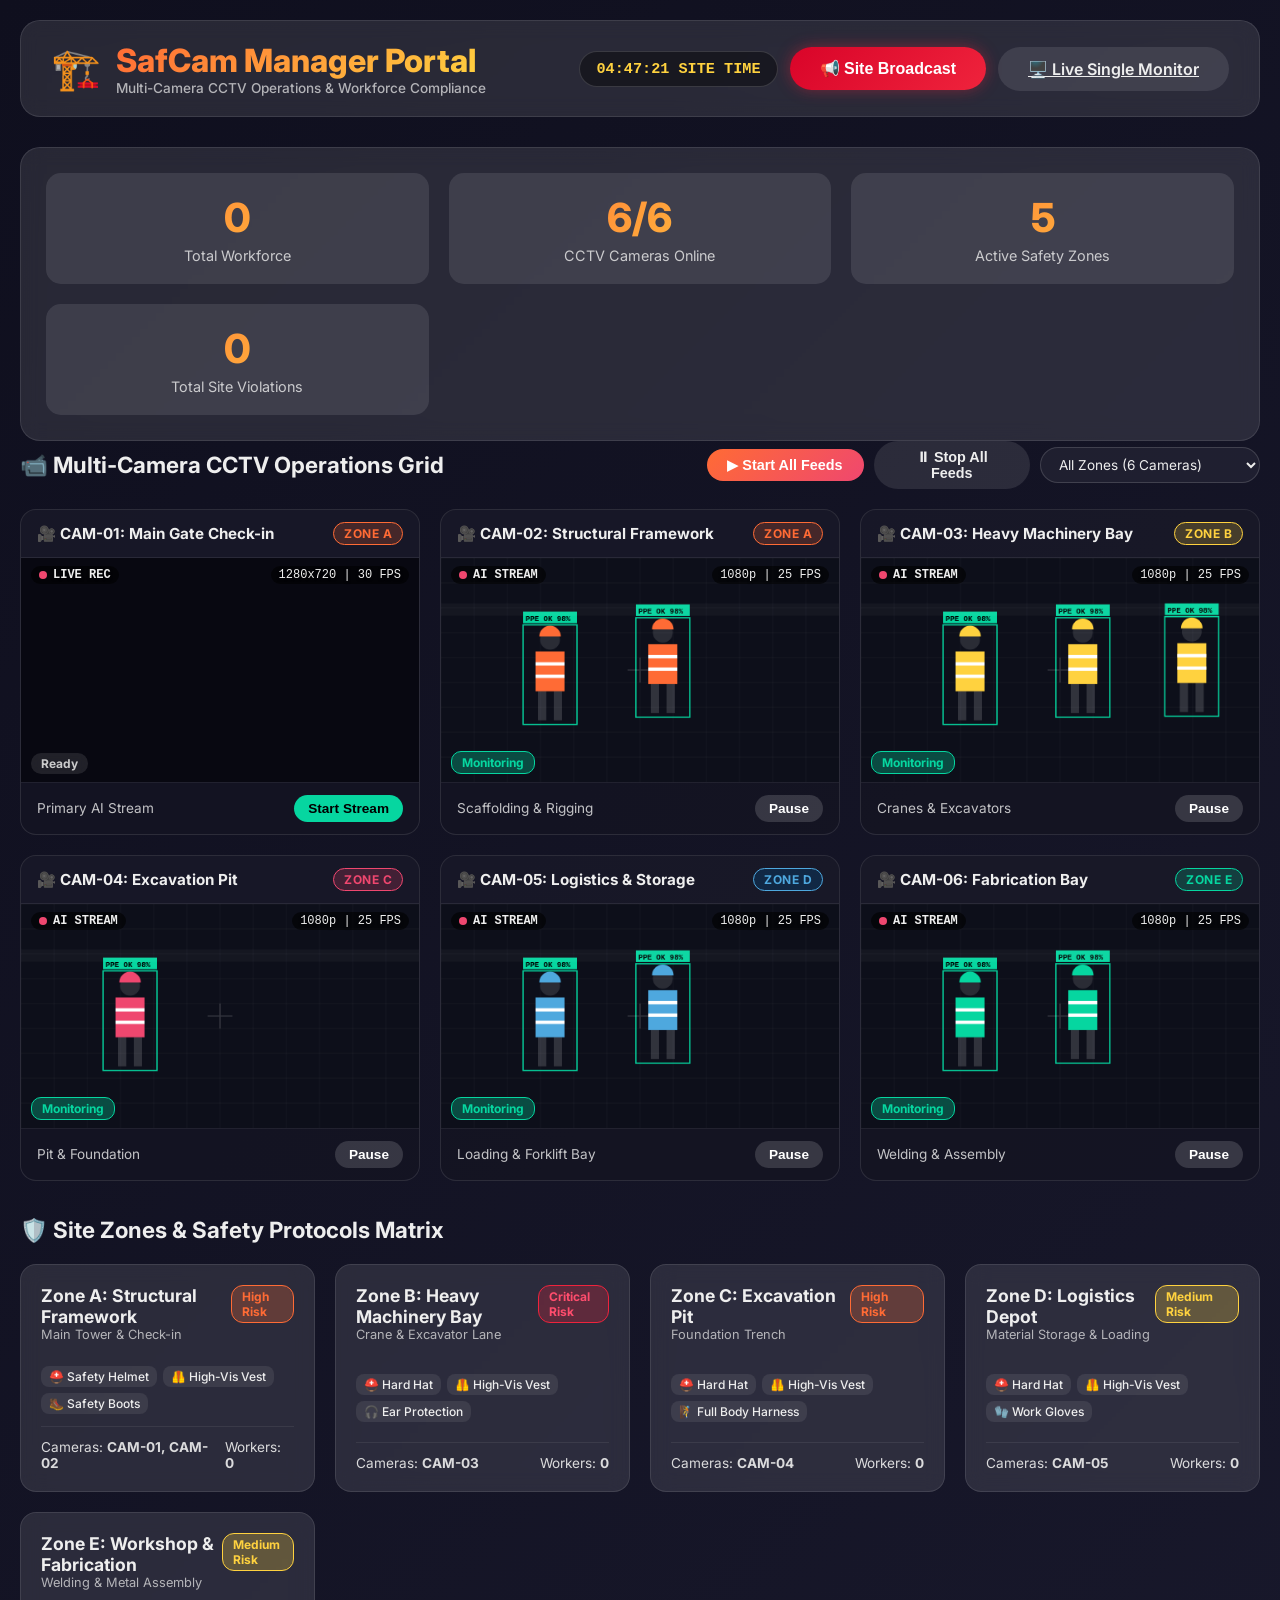
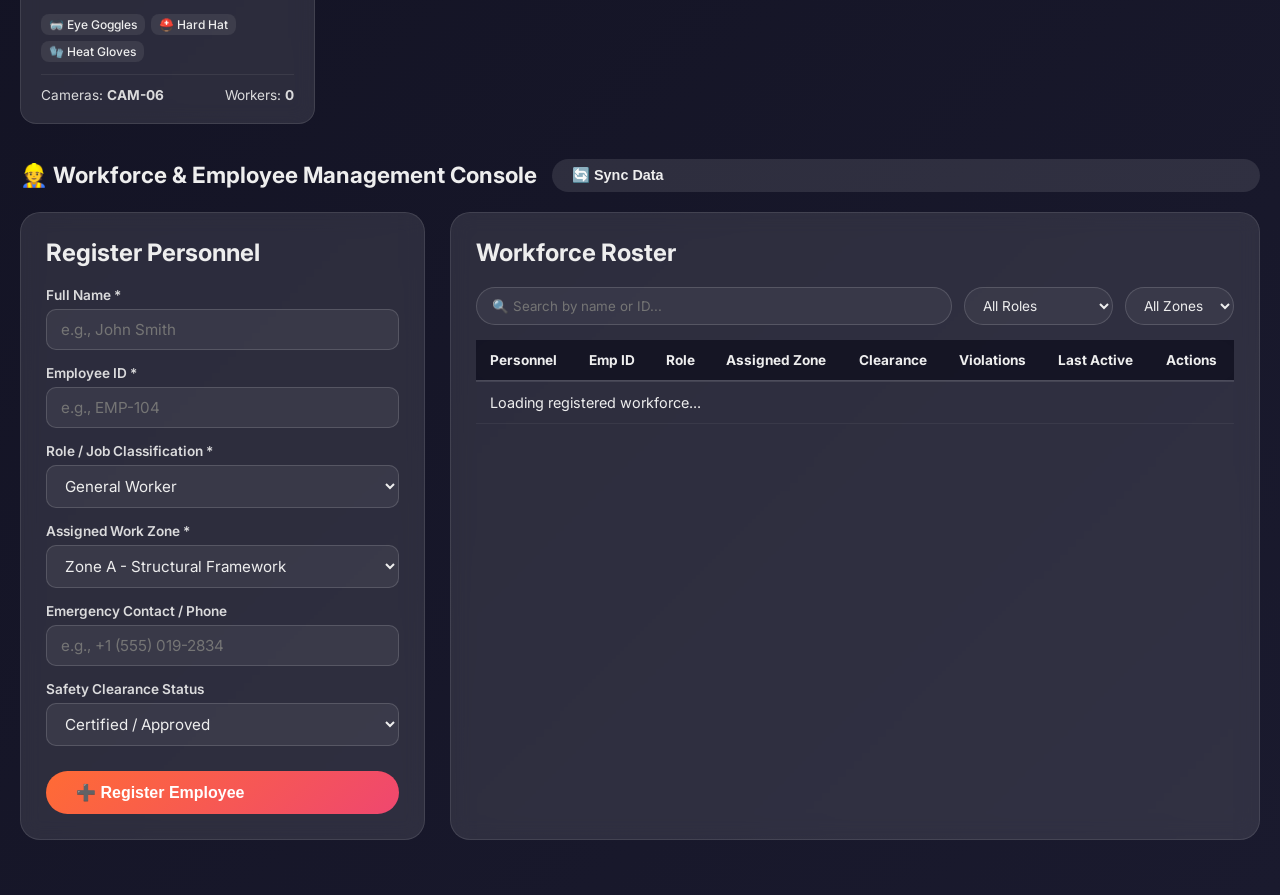
==== manager.html @ 8323ca98 "Update SafCam: Multi-camera CCTV manager portal, PyTorch YOLOv8 detector fixes, voice alert system, " ====
<!DOCTYPE html>
<html lang="en">

<head>
    <meta charset="UTF-8">
    <meta name="viewport" content="width=device-width, initial-scale=1.0">
    <title>SafCam - Construction Site Manager Portal</title>
    <link rel="stylesheet" href="styles.css">
    <link rel="preconnect" href="https://fonts.googleapis.com">
    <link rel="preconnect" href="https://fonts.gstatic.com" crossorigin>
    <link href="https://fonts.googleapis.com/css2?family=Inter:wght@300;400;500;600;700;800&display=swap"
        rel="stylesheet">
</head>

<body>
    <div class="container">
        <!-- Header -->
        <header class="header">
            <div class="logo">
                <div class="logo-icon">🏗️</div>
                <div>
                    <h1>SafCam Manager Portal</h1>
                    <div style="font-size: 0.85rem; opacity: 0.7; font-weight: 500;">Multi-Camera CCTV Operations & Workforce Compliance</div>
                </div>
            </div>
            <div class="header-actions">
                <div class="header-clock" id="liveClock">--:--:-- UTC</div>
                <button class="btn btn-emergency" id="broadcastModalBtn">
                    📢 Site Broadcast
                </button>
                <a href="/" class="btn btn-secondary">
                    🖥️ Live Single Monitor
                </a>
            </div>
        </header>

        <!-- Main Stats Overview -->
        <section class="stats-section">
            <div class="card stats-card">
                <div class="stats-grid">
                    <div class="stat-item">
                        <div class="stat-value" id="totalWorkers">0</div>
                        <div class="stat-label">Total Workforce</div>
                    </div>
                    <div class="stat-item">
                        <div class="stat-value" id="activeCamerasCount">6/6</div>
                        <div class="stat-label">CCTV Cameras Online</div>
                    </div>
                    <div class="stat-item">
                        <div class="stat-value" id="activeZonesCount">5</div>
                        <div class="stat-label">Active Safety Zones</div>
                    </div>
                    <div class="stat-item">
                        <div class="stat-value" id="totalWorkerViolations">0</div>
                        <div class="stat-label">Total Site Violations</div>
                    </div>
                </div>
            </div>
        </section>

        <!-- Section 1: Multi-Camera CCTV Grid -->
        <section class="cctv-section">
            <div class="section-toolbar">
                <h2>📹 Multi-Camera CCTV Operations Grid</h2>
                <div class="toolbar-actions">
                    <button id="startAllCamerasBtn" class="btn btn-primary btn-small">
                        ▶ Start All Feeds
                    </button>
                    <button id="stopAllCamerasBtn" class="btn btn-secondary btn-small">
                        ⏸ Stop All Feeds
                    </button>
                    <select id="cameraZoneFilter" class="filter-select">
                        <option value="all">All Zones (6 Cameras)</option>
                        <option value="zone-a">Zone A (CAM 01, CAM 02)</option>
                        <option value="zone-b">Zone B (CAM 03)</option>
                        <option value="zone-c">Zone C (CAM 04)</option>
                        <option value="zone-d">Zone D (CAM 05)</option>
                        <option value="zone-e">Zone E (CAM 06)</option>
                    </select>
                </div>
            </div>

            <div class="cctv-grid" id="cctvGrid">
                <!-- CAM 01: Main Gate / Check-in (WebRTC Live Stream) -->
                <div class="cctv-card" id="camCard1" data-zone="zone-a">
                    <div class="cctv-header">
                        <div class="cctv-title">
                            <span>🎥 CAM-01: Main Gate Check-in</span>
                        </div>
                        <span class="cctv-zone-tag zone-a-tag">Zone A</span>
                    </div>
                    <div class="cctv-feed-wrapper">
                        <video id="videoElementManager" class="cctv-video" autoplay playsinline muted></video>
                        <canvas id="canvasElementManager" class="cctv-canvas" style="display: none;"></canvas>
                        <div class="cctv-overlay-telemetry">
                            <div class="rec-badge" id="cam1RecBadge"><span class="rec-dot"></span> LIVE REC</div>
                            <div class="cctv-specs" id="cam1Specs">1280x720 | 30 FPS</div>
                        </div>
                        <div class="cctv-ai-hud">
                            <span class="cctv-status-badge status-idle-badge" id="cam1StatusBadge">Ready</span>
                        </div>
                    </div>
                    <div class="cctv-footer">
                        <div class="cctv-info" id="cam1Info">Primary AI Stream</div>
                        <button class="cctv-controls-btn cctv-start-btn" id="cam1ToggleBtn" onclick="toggleCamera(1)">
                            Start Stream
                        </button>
                    </div>
                </div>

                <!-- CAM 02: Zone A - Structural Framework -->
                <div class="cctv-card" id="camCard2" data-zone="zone-a">
                    <div class="cctv-header">
                        <div class="cctv-title">
                            <span>🎥 CAM-02: Structural Framework</span>
                        </div>
                        <span class="cctv-zone-tag zone-a-tag">Zone A</span>
                    </div>
                    <div class="cctv-feed-wrapper">
                        <canvas id="camCanvas2" class="cctv-canvas"></canvas>
                        <div class="cctv-overlay-telemetry">
                            <div class="rec-badge" id="cam2RecBadge"><span class="rec-dot"></span> AI STREAM</div>
                            <div class="cctv-specs">1080p | 25 FPS</div>
                        </div>
                        <div class="cctv-ai-hud">
                            <span class="cctv-status-badge status-compliant-badge" id="cam2StatusBadge">Monitoring</span>
                        </div>
                    </div>
                    <div class="cctv-footer">
                        <div class="cctv-info">Scaffolding & Rigging</div>
                        <button class="cctv-controls-btn cctv-stop-btn" id="cam2ToggleBtn" onclick="toggleSimCamera(2)">
                            Pause
                        </button>
                    </div>
                </div>

                <!-- CAM 03: Zone B - Heavy Machinery Bay -->
                <div class="cctv-card" id="camCard3" data-zone="zone-b">
                    <div class="cctv-header">
                        <div class="cctv-title">
                            <span>🎥 CAM-03: Heavy Machinery Bay</span>
                        </div>
                        <span class="cctv-zone-tag zone-b-tag">Zone B</span>
                    </div>
                    <div class="cctv-feed-wrapper">
                        <canvas id="camCanvas3" class="cctv-canvas"></canvas>
                        <div class="cctv-overlay-telemetry">
                            <div class="rec-badge" id="cam3RecBadge"><span class="rec-dot"></span> AI STREAM</div>
                            <div class="cctv-specs">1080p | 25 FPS</div>
                        </div>
                        <div class="cctv-ai-hud">
                            <span class="cctv-status-badge status-compliant-badge" id="cam3StatusBadge">Monitoring</span>
                        </div>
                    </div>
                    <div class="cctv-footer">
                        <div class="cctv-info">Cranes & Excavators</div>
                        <button class="cctv-controls-btn cctv-stop-btn" id="cam3ToggleBtn" onclick="toggleSimCamera(3)">
                            Pause
                        </button>
                    </div>
                </div>

                <!-- CAM 04: Zone C - Deep Excavation Pit -->
                <div class="cctv-card" id="camCard4" data-zone="zone-c">
                    <div class="cctv-header">
                        <div class="cctv-title">
                            <span>🎥 CAM-04: Excavation Pit</span>
                        </div>
                        <span class="cctv-zone-tag zone-c-tag">Zone C</span>
                    </div>
                    <div class="cctv-feed-wrapper">
                        <canvas id="camCanvas4" class="cctv-canvas"></canvas>
                        <div class="cctv-overlay-telemetry">
                            <div class="rec-badge" id="cam4RecBadge"><span class="rec-dot"></span> AI STREAM</div>
                            <div class="cctv-specs">1080p | 25 FPS</div>
                        </div>
                        <div class="cctv-ai-hud">
                            <span class="cctv-status-badge status-compliant-badge" id="cam4StatusBadge">Monitoring</span>
                        </div>
                    </div>
                    <div class="cctv-footer">
                        <div class="cctv-info">Pit & Foundation</div>
                        <button class="cctv-controls-btn cctv-stop-btn" id="cam4ToggleBtn" onclick="toggleSimCamera(4)">
                            Pause
                        </button>
                    </div>
                </div>

                <!-- CAM 05: Zone D - Material Loading & Storage -->
                <div class="cctv-card" id="camCard5" data-zone="zone-d">
                    <div class="cctv-header">
                        <div class="cctv-title">
                            <span>🎥 CAM-05: Logistics & Storage</span>
                        </div>
                        <span class="cctv-zone-tag zone-d-tag">Zone D</span>
                    </div>
                    <div class="cctv-feed-wrapper">
                        <canvas id="camCanvas5" class="cctv-canvas"></canvas>
                        <div class="cctv-overlay-telemetry">
                            <div class="rec-badge" id="cam5RecBadge"><span class="rec-dot"></span> AI STREAM</div>
                            <div class="cctv-specs">1080p | 25 FPS</div>
                        </div>
                        <div class="cctv-ai-hud">
                            <span class="cctv-status-badge status-compliant-badge" id="cam5StatusBadge">Monitoring</span>
                        </div>
                    </div>
                    <div class="cctv-footer">
                        <div class="cctv-info">Loading & Forklift Bay</div>
                        <button class="cctv-controls-btn cctv-stop-btn" id="cam5ToggleBtn" onclick="toggleSimCamera(5)">
                            Pause
                        </button>
                    </div>
                </div>

                <!-- CAM 06: Zone E - Workshop & Fabrication -->
                <div class="cctv-card" id="camCard6" data-zone="zone-e">
                    <div class="cctv-header">
                        <div class="cctv-title">
                            <span>🎥 CAM-06: Fabrication Bay</span>
                        </div>
                        <span class="cctv-zone-tag zone-e-tag">Zone E</span>
                    </div>
                    <div class="cctv-feed-wrapper">
                        <canvas id="camCanvas6" class="cctv-canvas"></canvas>
                        <div class="cctv-overlay-telemetry">
                            <div class="rec-badge" id="cam6RecBadge"><span class="rec-dot"></span> AI STREAM</div>
                            <div class="cctv-specs">1080p | 25 FPS</div>
                        </div>
                        <div class="cctv-ai-hud">
                            <span class="cctv-status-badge status-compliant-badge" id="cam6StatusBadge">Monitoring</span>
                        </div>
                    </div>
                    <div class="cctv-footer">
                        <div class="cctv-info">Welding & Assembly</div>
                        <button class="cctv-controls-btn cctv-stop-btn" id="cam6ToggleBtn" onclick="toggleSimCamera(6)">
                            Pause
                        </button>
                    </div>
                </div>
            </div>
        </section>

        <!-- Section 2: Zone Safety Matrix & Protocols -->
        <section class="zones-section">
            <div class="section-toolbar">
                <h2>🛡️ Site Zones & Safety Protocols Matrix</h2>
            </div>
            <div class="zones-grid">
                <div class="zone-card">
                    <div class="zone-card-header">
                        <div>
                            <div class="zone-title">Zone A: Structural Framework</div>
                            <div style="font-size: 0.8rem; opacity: 0.7;">Main Tower & Check-in</div>
                        </div>
                        <span class="zone-risk-pill risk-high">High Risk</span>
                    </div>
                    <div class="zone-ppe-list">
                        <span class="ppe-chip">⛑️ Safety Helmet</span>
                        <span class="ppe-chip">🦺 High-Vis Vest</span>
                        <span class="ppe-chip">🥾 Safety Boots</span>
                    </div>
                    <div class="zone-stats-row">
                        <span>Cameras: <strong>CAM-01, CAM-02</strong></span>
                        <span id="zoneAWorkers">Workers: <strong>0</strong></span>
                    </div>
                </div>

                <div class="zone-card">
                    <div class="zone-card-header">
                        <div>
                            <div class="zone-title">Zone B: Heavy Machinery Bay</div>
                            <div style="font-size: 0.8rem; opacity: 0.7;">Crane & Excavator Lane</div>
                        </div>
                        <span class="zone-risk-pill risk-critical">Critical Risk</span>
                    </div>
                    <div class="zone-ppe-list">
                        <span class="ppe-chip">⛑️ Hard Hat</span>
                        <span class="ppe-chip">🦺 High-Vis Vest</span>
                        <span class="ppe-chip">🎧 Ear Protection</span>
                    </div>
                    <div class="zone-stats-row">
                        <span>Cameras: <strong>CAM-03</strong></span>
                        <span id="zoneBWorkers">Workers: <strong>0</strong></span>
                    </div>
                </div>

                <div class="zone-card">
                    <div class="zone-card-header">
                        <div>
                            <div class="zone-title">Zone C: Excavation Pit</div>
                            <div style="font-size: 0.8rem; opacity: 0.7;">Foundation Trench</div>
                        </div>
                        <span class="zone-risk-pill risk-high">High Risk</span>
                    </div>
                    <div class="zone-ppe-list">
                        <span class="ppe-chip">⛑️ Hard Hat</span>
                        <span class="ppe-chip">🦺 High-Vis Vest</span>
                        <span class="ppe-chip">🧗 Full Body Harness</span>
                    </div>
                    <div class="zone-stats-row">
                        <span>Cameras: <strong>CAM-04</strong></span>
                        <span id="zoneCWorkers">Workers: <strong>0</strong></span>
                    </div>
                </div>

                <div class="zone-card">
                    <div class="zone-card-header">
                        <div>
                            <div class="zone-title">Zone D: Logistics Depot</div>
                            <div style="font-size: 0.8rem; opacity: 0.7;">Material Storage & Loading</div>
                        </div>
                        <span class="zone-risk-pill risk-medium">Medium Risk</span>
                    </div>
                    <div class="zone-ppe-list">
                        <span class="ppe-chip">⛑️ Hard Hat</span>
                        <span class="ppe-chip">🦺 High-Vis Vest</span>
                        <span class="ppe-chip">🧤 Work Gloves</span>
                    </div>
                    <div class="zone-stats-row">
                        <span>Cameras: <strong>CAM-05</strong></span>
                        <span id="zoneDWorkers">Workers: <strong>0</strong></span>
                    </div>
                </div>

                <div class="zone-card">
                    <div class="zone-card-header">
                        <div>
                            <div class="zone-title">Zone E: Workshop & Fabrication</div>
                            <div style="font-size: 0.8rem; opacity: 0.7;">Welding & Metal Assembly</div>
                        </div>
                        <span class="zone-risk-pill risk-medium">Medium Risk</span>
                    </div>
                    <div class="zone-ppe-list">
                        <span class="ppe-chip">🥽 Eye Goggles</span>
                        <span class="ppe-chip">⛑️ Hard Hat</span>
                        <span class="ppe-chip">🧤 Heat Gloves</span>
                    </div>
                    <div class="zone-stats-row">
                        <span>Cameras: <strong>CAM-06</strong></span>
                        <span id="zoneEWorkers">Workers: <strong>0</strong></span>
                    </div>
                </div>
            </div>
        </section>

        <!-- Section 3: Workforce & Employee Management Layout -->
        <section class="workers-section">
            <div class="section-toolbar">
                <h2>👷 Workforce & Employee Management Console</h2>
                <button id="refreshBtn" class="btn btn-secondary btn-small">🔄 Sync Data</button>
            </div>

            <div class="worker-management-layout">
                <!-- Register Employee Form -->
                <div class="card">
                    <div class="card-header">
                        <h2>Register Personnel</h2>
                    </div>
                    <form id="addWorkerForm" class="worker-form">
                        <div class="form-group">
                            <label for="workerName">Full Name *</label>
                            <input type="text" id="workerName" required placeholder="e.g., John Smith">
                        </div>
                        <div class="form-group">
                            <label for="employeeId">Employee ID *</label>
                            <input type="text" id="employeeId" required placeholder="e.g., EMP-104">
                        </div>
                        <div class="form-group">
                            <label for="workerRole">Role / Job Classification *</label>
                            <select id="workerRole">
                                <option value="General Worker">General Worker</option>
                                <option value="Site Supervisor">Site Safety Supervisor</option>
                                <option value="Structural Engineer">Structural Engineer</option>
                                <option value="Heavy Equipment Operator">Heavy Equipment Operator</option>
                                <option value="Rigging Specialist">Rigging Specialist</option>
                                <option value="Certified Electrician">Certified Electrician</option>
                                <option value="Welder">Welder</option>
                            </select>
                        </div>
                        <div class="form-group">
                            <label for="workerZone">Assigned Work Zone *</label>
                            <select id="workerZone">
                                <option value="Zone A - Structural Framework">Zone A - Structural Framework</option>
                                <option value="Zone B - Heavy Machinery Bay">Zone B - Heavy Machinery Bay</option>
                                <option value="Zone C - Excavation Pit">Zone C - Excavation Pit</option>
                                <option value="Zone D - Logistics & Storage">Zone D - Logistics & Storage</option>
                                <option value="Zone E - Workshop & Fabrication">Zone E - Workshop & Fabrication</option>
                            </select>
                        </div>
                        <div class="form-group">
                            <label for="workerPhone">Emergency Contact / Phone</label>
                            <input type="tel" id="workerPhone" placeholder="e.g., +1 (555) 019-2834">
                        </div>
                        <div class="form-group">
                            <label for="workerClearance">Safety Clearance Status</label>
                            <select id="workerClearance">
                                <option value="Certified">Certified / Approved</option>
                                <option value="Pending Inspection">Pending PPE Review</option>
                                <option value="Flagged">Flagged for Safety Training</option>
                            </select>
                        </div>
                        <button type="submit" class="btn btn-primary" style="margin-top: 10px;">
                            ➕ Register Employee
                        </button>
                    </form>
                </div>

                <!-- Registered Workers Table -->
                <div class="card">
                    <div class="card-header">
                        <h2>Workforce Roster</h2>
                    </div>
                    
                    <div class="table-filter-bar">
                        <input type="text" id="tableSearchInput" class="search-input" placeholder="🔍 Search by name or ID...">
                        <select id="roleFilterSelect" class="filter-select">
                            <option value="all">All Roles</option>
                            <option value="General Worker">General Worker</option>
                            <option value="Site Supervisor">Supervisor</option>
                            <option value="Structural Engineer">Engineer</option>
                            <option value="Heavy Equipment Operator">Operator</option>
                            <option value="Rigging Specialist">Rigging</option>
                        </select>
                        <select id="zoneFilterSelect" class="filter-select">
                            <option value="all">All Zones</option>
                            <option value="Zone A">Zone A</option>
                            <option value="Zone B">Zone B</option>
                            <option value="Zone C">Zone C</option>
                            <option value="Zone D">Zone D</option>
                            <option value="Zone E">Zone E</option>
                        </select>
                    </div>

                    <div class="workers-table-container">
                        <table class="workers-table" id="workersTable">
                            <thead>
                                <tr>
                                    <th>Personnel</th>
                                    <th>Emp ID</th>
                                    <th>Role</th>
                                    <th>Assigned Zone</th>
                                    <th>Clearance</th>
                                    <th>Violations</th>
                                    <th>Last Active</th>
                                    <th>Actions</th>
                                </tr>
                            </thead>
                            <tbody id="workersTableBody">
                                <tr>
                                    <td colspan="8" class="empty-state">Loading registered workforce...</td>
                                </tr>
                            </tbody>
                        </table>
                    </div>
                </div>
            </div>
        </section>
    </div>

    <!-- Site Broadcast Emergency Modal -->
    <div class="modal-overlay" id="broadcastModal">
        <div class="modal-box">
            <div class="modal-header">
                <h3>📢 Site-Wide Voice Announcement Broadcast</h3>
                <button class="modal-close" id="closeBroadcastModal">&times;</button>
            </div>
            <form id="broadcastForm">
                <div class="form-group" style="margin-bottom: 15px;">
                    <label for="broadcastPreset">Announcement Presets</label>
                    <select id="broadcastPreset">
                        <option value="custom">Custom Message...</option>
                        <option value="Attention all personnel! Mandatory PPE inspection in progress. Verify your safety helmet and high-visibility vest immediately.">Mandatory PPE Check</option>
                        <option value="Attention! Severe weather warning in effect. Secure all scaffolding and report to safety muster stations.">Severe Weather Warning</option>
                        <option value="Attention all zones! Heavy machinery moving through Zone B and Zone D. Clear all transport corridors.">Heavy Equipment Movement</option>
                        <option value="Attention! All safety inspections complete. Site operations may proceed.">All Clear Announcement</option>
                    </select>
                </div>
                <div class="form-group" style="margin-bottom: 20px;">
                    <label for="broadcastMessage">Broadcast Message</label>
                    <textarea id="broadcastMessage" rows="4" style="width: 100%; padding: 12px; border-radius: 10px; background: rgba(255,255,255,0.06); border: 1px solid rgba(255,255,255,0.15); color: #fff; font-family: 'Inter', sans-serif; resize: none;" required placeholder="Type custom voice announcement..."></textarea>
                </div>
                <div style="display: flex; gap: 10px; justify-content: flex-end;">
                    <button type="button" class="btn btn-secondary" id="cancelBroadcastBtn">Cancel</button>
                    <button type="submit" class="btn btn-emergency">🔊 Broadcast Over PA</button>
                </div>
            </form>
        </div>
    </div>

    <script src="manager.js"></script>
</body>

</html>
---- styles.css ----
:root {
    --primary: #ff6b35;
    --secondary: #004e89;
    --success: #06d6a0;
    --danger: #ef476f;
    --warning: #ffd23f;
    --dark: #1a1a2e;
    --darker: #0f0f1e;
    --light: #eee;
    --glass: rgba(255, 255, 255, 0.1);
}

* {
    margin: 0;
    padding: 0;
    box-sizing: border-box;
}

body {
    font-family: 'Inter', sans-serif;
    background: linear-gradient(135deg, var(--darker) 0%, var(--dark) 100%);
    color: var(--light);
    min-height: 100vh;
    overflow-x: hidden;
}

.container {
    max-width: 1600px;
    margin: 0 auto;
    padding: 20px;
}

/* Header */
.header {
    display: flex;
    justify-content: space-between;
    align-items: center;
    padding: 20px 30px;
    background: var(--glass);
    backdrop-filter: blur(10px);
    border-radius: 20px;
    margin-bottom: 30px;
    border: 1px solid rgba(255, 255, 255, 0.1);
}

.logo {
    display: flex;
    align-items: center;
    gap: 15px;
}

.logo-icon {
    font-size: 2.5rem;
    animation: pulse 2s infinite;
}

.logo h1 {
    font-size: 2rem;
    font-weight: 800;
    background: linear-gradient(135deg, var(--primary), var(--warning));
    background-clip: text;
    -webkit-background-clip: text;
    -webkit-text-fill-color: transparent;
}

.status-indicator {
    display: flex;
    align-items: center;
    gap: 10px;
    padding: 10px 20px;
    background: var(--glass);
    border-radius: 30px;
}

.status-dot {
    width: 12px;
    height: 12px;
    border-radius: 50%;
    background: var(--success);
    animation: blink 1.5s infinite;
}

/* Main Content */
.main-content {
    display: grid;
    grid-template-columns: 1.5fr 1fr;
    gap: 30px;
}

/* Cards */
.card {
    background: var(--glass);
    backdrop-filter: blur(10px);
    border-radius: 20px;
    padding: 25px;
    border: 1px solid rgba(255, 255, 255, 0.1);
    transition: transform 0.3s ease;
}

.card:hover {
    transform: translateY(-5px);
}

.card-header {
    display: flex;
    justify-content: space-between;
    align-items: center;
    margin-bottom: 20px;
}

.card-header h2 {
    font-size: 1.5rem;
    font-weight: 700;
}

/* Camera Section */
.camera-card {
    margin-bottom: 20px;
}

.scan-interval {
    padding: 5px 15px;
    background: var(--primary);
    border-radius: 20px;
    font-size: 0.9rem;
    font-weight: 600;
}

.camera-container {
    position: relative;
    width: 100%;
    aspect-ratio: 16/9;
    background: #000;
    border-radius: 15px;
    overflow: hidden;
    margin-bottom: 20px;
}

#videoElement {
    width: 100%;
    height: 100%;
    object-fit: cover;
}

#canvasElement {
    display: none;
}

.detection-overlay {
    position: absolute;
    top: 0;
    left: 0;
    width: 100%;
    height: 100%;
    pointer-events: none;
}

.camera-controls {
    display: flex;
    gap: 15px;
}

/* Buttons */
.btn {
    padding: 12px 30px;
    border: none;
    border-radius: 30px;
    font-size: 1rem;
    font-weight: 600;
    cursor: pointer;
    transition: all 0.3s ease;
    display: flex;
    align-items: center;
    gap: 8px;
}

.btn-primary {
    background: linear-gradient(135deg, var(--primary), var(--danger));
    color: white;
    flex: 1;
}

.btn-primary:hover:not(:disabled) {
    transform: scale(1.05);
    box-shadow: 0 10px 30px rgba(255, 107, 53, 0.4);
}

.btn-secondary {
    background: var(--glass);
    color: var(--light);
    flex: 1;
}

.btn-small {
    padding: 8px 20px;
    font-size: 0.9rem;
}

.btn:disabled {
    opacity: 0.5;
    cursor: not-allowed;
}

/* Alert Panel */
.alert-panel {
    display: none;
    background: linear-gradient(135deg, var(--danger), #c1121f);
    border-radius: 20px;
    padding: 20px;
    align-items: center;
    gap: 20px;
    animation: shake 0.5s, glow 1.5s infinite;
}

.alert-panel.active {
    display: flex;
}

.alert-icon {
    font-size: 3rem;
    animation: bounce 1s infinite;
}

.alert-content h3 {
    font-size: 1.3rem;
    margin-bottom: 5px;
}

/* Stats */
.stats-grid {
    display: grid;
    grid-template-columns: repeat(3, 1fr);
    gap: 20px;
}

.stat-item {
    text-align: center;
    padding: 20px;
    background: var(--glass);
    border-radius: 15px;
}

.stat-value {
    font-size: 2.5rem;
    font-weight: 800;
    background: linear-gradient(135deg, var(--primary), var(--warning));
    background-clip: text;
    -webkit-background-clip: text;
    -webkit-text-fill-color: transparent;
    margin-bottom: 5px;
}

.stat-label {
    font-size: 0.9rem;
    opacity: 0.8;
}

/* Log */
.log-card {
    height: 500px;
}

.log-container {
    max-height: 400px;
    overflow-y: auto;
}

.log-empty {
    text-align: center;
    padding: 40px;
    opacity: 0.5;
}

.log-item {
    background: var(--glass);
    padding: 15px;
    border-radius: 10px;
    margin-bottom: 10px;
    border-left: 4px solid var(--danger);
    animation: slideIn 0.3s ease;
}

.log-time {
    font-size: 0.85rem;
    opacity: 0.7;
    margin-bottom: 5px;
}

.log-violations {
    display: flex;
    flex-wrap: wrap;
    gap: 8px;
    margin-top: 8px;
}

.violation-tag {
    padding: 4px 12px;
    background: var(--danger);
    border-radius: 15px;
    font-size: 0.85rem;
}

/* Animations */
@keyframes pulse {

    0%,
    100% {
        transform: scale(1);
    }

    50% {
        transform: scale(1.1);
    }
}

@keyframes blink {

    0%,
    100% {
        opacity: 1;
    }

    50% {
        opacity: 0.3;
    }
}

@keyframes shake {

    0%,
    100% {
        transform: translateX(0);
    }

    25% {
        transform: translateX(-10px);
    }

    75% {
        transform: translateX(10px);
    }
}

@keyframes glow {

    0%,
    100% {
        box-shadow: 0 0 20px rgba(239, 71, 111, 0.5);
    }

    50% {
        box-shadow: 0 0 40px rgba(239, 71, 111, 0.8);
    }
}

@keyframes bounce {

    0%,
    100% {
        transform: translateY(0);
    }

    50% {
        transform: translateY(-10px);
    }
}

@keyframes slideIn {
    from {
        opacity: 0;
        transform: translateX(-20px);
    }

    to {
        opacity: 1;
        transform: translateX(0);
    }
}

/* Scrollbar */
.log-container::-webkit-scrollbar {
    width: 8px;
}

.log-container::-webkit-scrollbar-track {
    background: var(--glass);
    border-radius: 10px;
}

.log-container::-webkit-scrollbar-thumb {
    background: var(--primary);
    border-radius: 10px;
}

/* Responsive */
@media (max-width: 1024px) {
    .main-content {
        grid-template-columns: 1fr;
    }
}

/* Manager Dashboard Comprehensive Styles */
.header-actions {
    display: flex;
    align-items: center;
    gap: 12px;
    flex-wrap: wrap;
}

.header-clock {
    padding: 8px 16px;
    background: rgba(0, 0, 0, 0.4);
    border: 1px solid rgba(255, 255, 255, 0.15);
    border-radius: 20px;
    font-family: 'Courier New', monospace;
    font-size: 0.95rem;
    color: var(--warning);
    font-weight: 700;
}

.btn-emergency {
    background: linear-gradient(135deg, #d90429, #ef233c);
    color: white;
    font-weight: 700;
    box-shadow: 0 0 15px rgba(239, 35, 60, 0.4);
    animation: glowPulse 2s infinite;
}

.btn-emergency:hover {
    background: linear-gradient(135deg, #ef233c, #ff4d6d);
    transform: scale(1.05);
}

@keyframes glowPulse {
    0%, 100% { box-shadow: 0 0 12px rgba(239, 35, 60, 0.4); }
    50% { box-shadow: 0 0 25px rgba(239, 35, 60, 0.8); }
}

/* Section Controls */
.section-toolbar {
    display: flex;
    justify-content: space-between;
    align-items: center;
    margin-bottom: 20px;
    flex-wrap: wrap;
    gap: 15px;
}

.section-toolbar h2 {
    font-size: 1.4rem;
    font-weight: 700;
    display: flex;
    align-items: center;
    gap: 10px;
}

.toolbar-actions {
    display: flex;
    align-items: center;
    gap: 10px;
}

/* Multi-Camera CCTV Grid */
.cctv-grid {
    display: grid;
    grid-template-columns: repeat(auto-fit, minmax(340px, 1fr));
    gap: 20px;
    margin-bottom: 35px;
}

.cctv-card {
    background: rgba(15, 15, 30, 0.85);
    border: 1px solid rgba(255, 255, 255, 0.12);
    border-radius: 16px;
    overflow: hidden;
    display: flex;
    flex-direction: column;
    transition: transform 0.3s ease, border-color 0.3s ease, box-shadow 0.3s ease;
    position: relative;
}

.cctv-card:hover {
    border-color: var(--primary);
    box-shadow: 0 10px 30px rgba(0, 0, 0, 0.5);
}

.cctv-card.active-monitoring {
    border-color: var(--success);
    box-shadow: 0 0 20px rgba(6, 214, 160, 0.2);
}

.cctv-card.violation-alert {
    border-color: var(--danger);
    box-shadow: 0 0 25px rgba(239, 71, 111, 0.4);
    animation: shake 0.5s;
}

.cctv-header {
    padding: 12px 16px;
    background: rgba(255, 255, 255, 0.04);
    border-bottom: 1px solid rgba(255, 255, 255, 0.08);
    display: flex;
    justify-content: space-between;
    align-items: center;
}

.cctv-title {
    display: flex;
    align-items: center;
    gap: 8px;
    font-weight: 700;
    font-size: 0.95rem;
}

.cctv-zone-tag {
    padding: 3px 10px;
    border-radius: 12px;
    font-size: 0.75rem;
    font-weight: 700;
    text-transform: uppercase;
    letter-spacing: 0.5px;
}

.zone-a-tag { background: rgba(255, 107, 53, 0.2); color: var(--primary); border: 1px solid var(--primary); }
.zone-b-tag { background: rgba(255, 210, 63, 0.2); color: var(--warning); border: 1px solid var(--warning); }
.zone-c-tag { background: rgba(239, 71, 111, 0.2); color: var(--danger); border: 1px solid var(--danger); }
.zone-d-tag { background: rgba(0, 78, 137, 0.3); color: #4ea8de; border: 1px solid #4ea8de; }
.zone-e-tag { background: rgba(6, 214, 160, 0.2); color: var(--success); border: 1px solid var(--success); }

.cctv-feed-wrapper {
    position: relative;
    width: 100%;
    aspect-ratio: 16/9;
    background: #080811;
    overflow: hidden;
}

.cctv-video,
.cctv-canvas {
    width: 100%;
    height: 100%;
    object-fit: cover;
    display: block;
}

.cctv-overlay-telemetry {
    position: absolute;
    top: 8px;
    left: 10px;
    right: 10px;
    display: flex;
    justify-content: space-between;
    align-items: center;
    pointer-events: none;
    font-family: 'Courier New', monospace;
    font-size: 0.75rem;
    text-shadow: 0 1px 3px rgba(0, 0, 0, 0.9);
}

.rec-badge {
    display: flex;
    align-items: center;
    gap: 6px;
    background: rgba(0, 0, 0, 0.6);
    padding: 2px 8px;
    border-radius: 10px;
    font-weight: 700;
}

.rec-dot {
    width: 8px;
    height: 8px;
    background: var(--danger);
    border-radius: 50%;
    animation: blink 1s infinite;
}

.rec-badge.idle-rec .rec-dot {
    background: #888;
    animation: none;
}

.cctv-specs {
    background: rgba(0, 0, 0, 0.6);
    padding: 2px 8px;
    border-radius: 10px;
}

.cctv-ai-hud {
    position: absolute;
    bottom: 8px;
    left: 10px;
    right: 10px;
    display: flex;
    justify-content: space-between;
    align-items: flex-end;
    pointer-events: none;
}

.cctv-status-badge {
    padding: 3px 10px;
    border-radius: 10px;
    font-size: 0.75rem;
    font-weight: 700;
    backdrop-filter: blur(5px);
}

.status-compliant-badge { background: rgba(6, 214, 160, 0.3); color: var(--success); border: 1px solid var(--success); }
.status-violation-badge { background: rgba(239, 71, 111, 0.4); color: white; border: 1px solid var(--danger); }
.status-idle-badge { background: rgba(255, 255, 255, 0.1); color: #ccc; }

.cctv-footer {
    padding: 12px 16px;
    background: rgba(255, 255, 255, 0.02);
    border-top: 1px solid rgba(255, 255, 255, 0.06);
    display: flex;
    justify-content: space-between;
    align-items: center;
}

.cctv-info {
    font-size: 0.85rem;
    opacity: 0.8;
}

.cctv-controls-btn {
    padding: 6px 14px;
    font-size: 0.85rem;
    border-radius: 20px;
    border: none;
    cursor: pointer;
    font-weight: 600;
    transition: all 0.2s ease;
}

.cctv-start-btn { background: var(--success); color: #000; }
.cctv-start-btn:hover { transform: scale(1.05); }
.cctv-stop-btn { background: rgba(255, 255, 255, 0.15); color: #fff; }

/* Zones Safety Matrix Section */
.zones-grid {
    display: grid;
    grid-template-columns: repeat(auto-fit, minmax(280px, 1fr));
    gap: 20px;
    margin-bottom: 35px;
}

.zone-card {
    background: var(--glass);
    backdrop-filter: blur(10px);
    border-radius: 16px;
    padding: 20px;
    border: 1px solid rgba(255, 255, 255, 0.1);
    display: flex;
    flex-direction: column;
    justify-content: space-between;
    transition: transform 0.3s ease, border-color 0.3s ease;
}

.zone-card:hover {
    transform: translateY(-4px);
    border-color: rgba(255, 255, 255, 0.25);
}

.zone-card-header {
    display: flex;
    justify-content: space-between;
    align-items: flex-start;
    margin-bottom: 12px;
}

.zone-title {
    font-size: 1.1rem;
    font-weight: 700;
}

.zone-risk-pill {
    padding: 3px 10px;
    border-radius: 12px;
    font-size: 0.75rem;
    font-weight: 700;
}

.risk-critical { background: rgba(239, 35, 60, 0.25); color: #ff4d6d; border: 1px solid #ef233c; }
.risk-high { background: rgba(255, 107, 53, 0.25); color: var(--primary); border: 1px solid var(--primary); }
.risk-medium { background: rgba(255, 210, 63, 0.25); color: var(--warning); border: 1px solid var(--warning); }
.risk-low { background: rgba(6, 214, 160, 0.25); color: var(--success); border: 1px solid var(--success); }

.zone-ppe-list {
    display: flex;
    flex-wrap: wrap;
    gap: 6px;
    margin: 12px 0;
}

.ppe-chip {
    padding: 3px 8px;
    background: rgba(255, 255, 255, 0.08);
    border-radius: 8px;
    font-size: 0.75rem;
    font-weight: 500;
}

.zone-stats-row {
    display: flex;
    justify-content: space-between;
    padding-top: 12px;
    border-top: 1px solid rgba(255, 255, 255, 0.08);
    font-size: 0.85rem;
    opacity: 0.9;
}

/* Worker Management Section */
.worker-management-layout {
    display: grid;
    grid-template-columns: 1fr 2fr;
    gap: 25px;
    margin-bottom: 35px;
}

.worker-form {
    display: grid;
    gap: 15px;
}

.form-group {
    display: flex;
    flex-direction: column;
    gap: 6px;
}

.form-group label {
    font-weight: 600;
    font-size: 0.85rem;
    opacity: 0.9;
}

.form-group input,
.form-group select {
    padding: 10px 14px;
    border: 1px solid rgba(255, 255, 255, 0.15);
    border-radius: 10px;
    background: rgba(255, 255, 255, 0.06);
    color: var(--light);
    font-size: 0.95rem;
    font-family: 'Inter', sans-serif;
    transition: all 0.2s ease;
}

.form-group input:focus,
.form-group select:focus {
    outline: none;
    border-color: var(--primary);
    background: rgba(255, 255, 255, 0.1);
}

.form-group select option {
    background: var(--darker);
    color: var(--light);
}

.table-filter-bar {
    display: flex;
    gap: 12px;
    margin-bottom: 15px;
    flex-wrap: wrap;
}

.search-input {
    flex: 1;
    min-width: 200px;
    padding: 10px 15px;
    border: 1px solid rgba(255, 255, 255, 0.15);
    border-radius: 20px;
    background: rgba(255, 255, 255, 0.05);
    color: var(--light);
    font-family: 'Inter', sans-serif;
}

.search-input:focus {
    outline: none;
    border-color: var(--primary);
}

.filter-select {
    padding: 8px 14px;
    border: 1px solid rgba(255, 255, 255, 0.15);
    border-radius: 20px;
    background: rgba(255, 255, 255, 0.05);
    color: var(--light);
    font-family: 'Inter', sans-serif;
    font-size: 0.85rem;
}

.workers-table-container {
    overflow-x: auto;
    max-height: 480px;
    overflow-y: auto;
}

.workers-table {
    width: 100%;
    border-collapse: collapse;
}

.workers-table thead {
    position: sticky;
    top: 0;
    background: rgba(20, 20, 35, 0.95);
    backdrop-filter: blur(10px);
    z-index: 2;
}

.workers-table th {
    padding: 12px 14px;
    text-align: left;
    font-size: 0.85rem;
    font-weight: 700;
    border-bottom: 2px solid rgba(255, 255, 255, 0.1);
    white-space: nowrap;
}

.workers-table td {
    padding: 12px 14px;
    font-size: 0.9rem;
    border-bottom: 1px solid rgba(255, 255, 255, 0.05);
    vertical-align: middle;
}

.workers-table tbody tr:hover {
    background: rgba(255, 255, 255, 0.04);
}

.role-badge {
    padding: 3px 10px;
    background: rgba(0, 78, 137, 0.4);
    border: 1px solid rgba(0, 78, 137, 0.8);
    border-radius: 12px;
    font-size: 0.8rem;
    font-weight: 600;
}

.role-badge.supervisor { background: rgba(255, 107, 53, 0.25); border-color: var(--primary); color: var(--primary); }
.role-badge.engineer { background: rgba(0, 78, 137, 0.35); border-color: #4ea8de; color: #4ea8de; }
.role-badge.operator { background: rgba(255, 210, 63, 0.25); border-color: var(--warning); color: var(--warning); }

.clearance-badge {
    padding: 3px 8px;
    border-radius: 10px;
    font-size: 0.75rem;
    font-weight: 700;
}

.clearance-certified { background: rgba(6, 214, 160, 0.2); color: var(--success); }
.clearance-flagged { background: rgba(239, 71, 111, 0.2); color: var(--danger); }
.clearance-pending { background: rgba(255, 210, 63, 0.2); color: var(--warning); }

.violation-pill {
    display: inline-block;
    padding: 2px 8px;
    border-radius: 10px;
    font-weight: 700;
    font-size: 0.85rem;
}

.violation-pill.has-violations {
    background: var(--danger);
    color: white;
}

.violation-pill.clean {
    background: rgba(6, 214, 160, 0.2);
    color: var(--success);
}

.btn-delete {
    padding: 5px 12px;
    background: rgba(239, 71, 111, 0.2);
    color: #ff4d6d;
    border: 1px solid rgba(239, 71, 111, 0.5);
    border-radius: 8px;
    cursor: pointer;
    font-size: 0.8rem;
    font-weight: 600;
    transition: all 0.2s ease;
}

.btn-delete:hover {
    background: var(--danger);
    color: white;
}

/* Broadcast Modal */
.modal-overlay {
    display: none;
    position: fixed;
    top: 0;
    left: 0;
    width: 100vw;
    height: 100vh;
    background: rgba(0, 0, 0, 0.7);
    backdrop-filter: blur(8px);
    z-index: 1000;
    justify-content: center;
    align-items: center;
}

.modal-overlay.active {
    display: flex;
}

.modal-box {
    background: #151528;
    border: 1px solid rgba(255, 255, 255, 0.2);
    border-radius: 20px;
    padding: 30px;
    width: 90%;
    max-width: 540px;
    box-shadow: 0 20px 50px rgba(0, 0, 0, 0.8);
    animation: slideIn 0.3s ease;
}

.modal-header {
    display: flex;
    justify-content: space-between;
    align-items: center;
    margin-bottom: 20px;
}

.modal-close {
    background: none;
    border: none;
    color: #aaa;
    font-size: 1.5rem;
    cursor: pointer;
}

.modal-close:hover {
    color: #fff;
}

@media (max-width: 1100px) {
    .worker-management-layout {
        grid-template-columns: 1fr;
    }
}
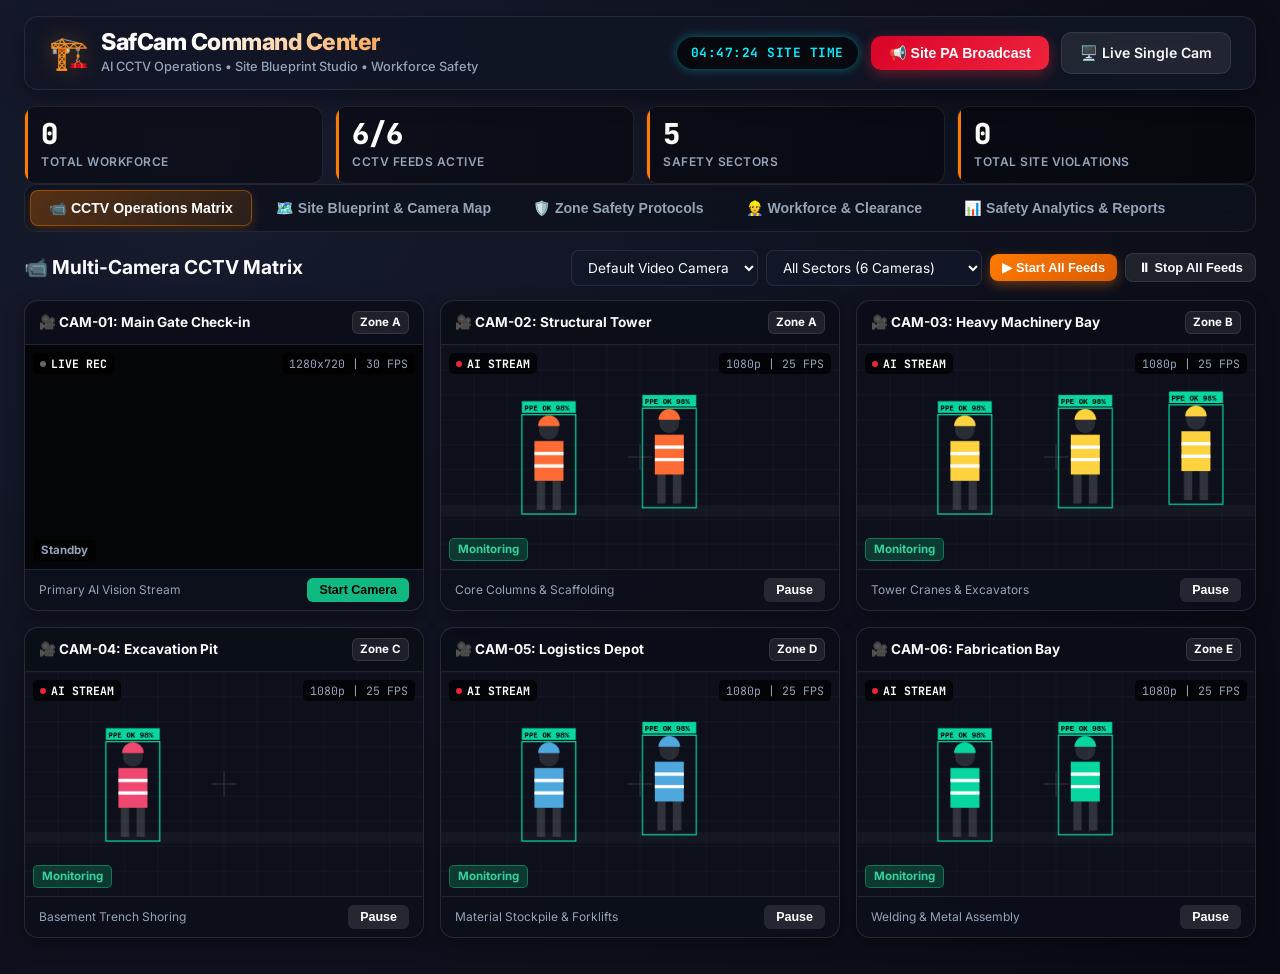
==== commit 3fdc9bbd: "camera dashboard alignment error fix" ====
--- a/manager.html
+++ b/manager.html
@@ -4,84 +4,105 @@
 <head>
     <meta charset="UTF-8">
     <meta name="viewport" content="width=device-width, initial-scale=1.0">
-    <title>SafCam - Construction Site Manager Portal</title>
+    <title>SafCam Enterprise - Command & Manager Operations</title>
     <link rel="stylesheet" href="styles.css">
     <link rel="preconnect" href="https://fonts.googleapis.com">
     <link rel="preconnect" href="https://fonts.gstatic.com" crossorigin>
-    <link href="https://fonts.googleapis.com/css2?family=Inter:wght@300;400;500;600;700;800&display=swap"
-        rel="stylesheet">
+    <link href="https://fonts.googleapis.com/css2?family=Inter:wght@300;400;500;600;700;800&family=JetBrains+Mono:wght@400;600;700&display=swap" rel="stylesheet">
 </head>
 
 <body>
     <div class="container">
-        <!-- Header -->
+        <!-- Top App Header -->
         <header class="header">
             <div class="logo">
                 <div class="logo-icon">🏗️</div>
                 <div>
-                    <h1>SafCam Manager Portal</h1>
-                    <div style="font-size: 0.85rem; opacity: 0.7; font-weight: 500;">Multi-Camera CCTV Operations & Workforce Compliance</div>
+                    <h1>SafCam Command Center</h1>
+                    <div style="font-size: 0.8rem; color: var(--muted); font-weight: 500;">
+                        AI CCTV Operations • Site Blueprint Studio • Workforce Safety
+                    </div>
                 </div>
             </div>
             <div class="header-actions">
-                <div class="header-clock" id="liveClock">--:--:-- UTC</div>
-                <button class="btn btn-emergency" id="broadcastModalBtn">
-                    📢 Site Broadcast
+                <div class="header-clock" id="liveClock">--:--:-- SITE TIME</div>
+                <button class="btn btn-emergency" id="openBroadcastModalBtn">
+                    📢 Site PA Broadcast
                 </button>
                 <a href="/" class="btn btn-secondary">
-                    🖥️ Live Single Monitor
+                    🖥️ Live Single Cam
                 </a>
             </div>
         </header>
 
-        <!-- Main Stats Overview -->
+        <!-- Master KPI Stat Cards -->
         <section class="stats-section">
-            <div class="card stats-card">
-                <div class="stats-grid">
-                    <div class="stat-item">
-                        <div class="stat-value" id="totalWorkers">0</div>
-                        <div class="stat-label">Total Workforce</div>
-                    </div>
-                    <div class="stat-item">
-                        <div class="stat-value" id="activeCamerasCount">6/6</div>
-                        <div class="stat-label">CCTV Cameras Online</div>
-                    </div>
-                    <div class="stat-item">
-                        <div class="stat-value" id="activeZonesCount">5</div>
-                        <div class="stat-label">Active Safety Zones</div>
-                    </div>
-                    <div class="stat-item">
-                        <div class="stat-value" id="totalWorkerViolations">0</div>
-                        <div class="stat-label">Total Site Violations</div>
-                    </div>
+            <div class="stats-grid">
+                <div class="stat-item">
+                    <div class="stat-value" id="totalWorkers">0</div>
+                    <div class="stat-label">Total Workforce</div>
+                </div>
+                <div class="stat-item">
+                    <div class="stat-value" id="activeCamerasCount">6/6</div>
+                    <div class="stat-label">CCTV Feeds Active</div>
+                </div>
+                <div class="stat-item">
+                    <div class="stat-value" id="activeZonesCount">5</div>
+                    <div class="stat-label">Safety Sectors</div>
+                </div>
+                <div class="stat-item">
+                    <div class="stat-value" id="totalWorkerViolations">0</div>
+                    <div class="stat-label">Total Site Violations</div>
                 </div>
             </div>
         </section>
 
-        <!-- Section 1: Multi-Camera CCTV Grid -->
-        <section class="cctv-section">
+        <!-- Modern Tabbed Navigation -->
+        <nav class="manager-nav-tabs">
+            <button class="nav-tab-btn active" data-tab="cctv-tab">
+                📹 CCTV Operations Matrix
+            </button>
+            <button class="nav-tab-btn" data-tab="blueprint-tab">
+                🗺️ Site Blueprint & Camera Map
+            </button>
+            <button class="nav-tab-btn" data-tab="zones-tab">
+                🛡️ Zone Safety Protocols
+            </button>
+            <button class="nav-tab-btn" data-tab="workforce-tab">
+                👷 Workforce & Clearance
+            </button>
+            <button class="nav-tab-btn" data-tab="analytics-tab">
+                📊 Safety Analytics & Reports
+            </button>
+        </nav>
+
+        <!-- ==================== TAB 1: CCTV COMMAND MATRIX ==================== -->
+        <section id="cctv-tab" class="tab-panel active">
             <div class="section-toolbar">
-                <h2>📹 Multi-Camera CCTV Operations Grid</h2>
+                <h2>📹 Multi-Camera CCTV Matrix</h2>
                 <div class="toolbar-actions">
+                    <select id="cameraDeviceSelect" class="filter-select" title="Select Video Device">
+                        <option value="">Default Web Camera</option>
+                    </select>
+                    <select id="cameraZoneFilter" class="filter-select">
+                        <option value="all">All Sectors (6 Cameras)</option>
+                        <option value="zone-a">Zone A (CAM 01, CAM 02)</option>
+                        <option value="zone-b">Zone B (CAM 03)</option>
+                        <option value="zone-c">Zone C (CAM 04)</option>
+                        <option value="zone-d">Zone D (CAM 05)</option>
+                        <option value="zone-e">Zone E (CAM 06)</option>
+                    </select>
                     <button id="startAllCamerasBtn" class="btn btn-primary btn-small">
                         ▶ Start All Feeds
                     </button>
                     <button id="stopAllCamerasBtn" class="btn btn-secondary btn-small">
                         ⏸ Stop All Feeds
                     </button>
-                    <select id="cameraZoneFilter" class="filter-select">
-                        <option value="all">All Zones (6 Cameras)</option>
-                        <option value="zone-a">Zone A (CAM 01, CAM 02)</option>
-                        <option value="zone-b">Zone B (CAM 03)</option>
-                        <option value="zone-c">Zone C (CAM 04)</option>
-                        <option value="zone-d">Zone D (CAM 05)</option>
-                        <option value="zone-e">Zone E (CAM 06)</option>
-                    </select>
                 </div>
             </div>
 
             <div class="cctv-grid" id="cctvGrid">
-                <!-- CAM 01: Main Gate / Check-in (WebRTC Live Stream) -->
+                <!-- CAM 01: Main Gate / Primary WebRTC Feed -->
                 <div class="cctv-card" id="camCard1" data-zone="zone-a">
                     <div class="cctv-header">
                         <div class="cctv-title">
@@ -93,26 +114,26 @@
                         <video id="videoElementManager" class="cctv-video" autoplay playsinline muted></video>
                         <canvas id="canvasElementManager" class="cctv-canvas" style="display: none;"></canvas>
                         <div class="cctv-overlay-telemetry">
-                            <div class="rec-badge" id="cam1RecBadge"><span class="rec-dot"></span> LIVE REC</div>
+                            <div class="rec-badge idle-rec" id="cam1RecBadge"><span class="rec-dot"></span> LIVE REC</div>
                             <div class="cctv-specs" id="cam1Specs">1280x720 | 30 FPS</div>
                         </div>
                         <div class="cctv-ai-hud">
-                            <span class="cctv-status-badge status-idle-badge" id="cam1StatusBadge">Ready</span>
+                            <span class="cctv-status-badge status-idle-badge" id="cam1StatusBadge">Standby</span>
                         </div>
                     </div>
                     <div class="cctv-footer">
-                        <div class="cctv-info" id="cam1Info">Primary AI Stream</div>
-                        <button class="cctv-controls-btn cctv-start-btn" id="cam1ToggleBtn" onclick="toggleCamera(1)">
-                            Start Stream
-                        </button>
-                    </div>
-                </div>
-
-                <!-- CAM 02: Zone A - Structural Framework -->
+                        <div class="cctv-info">Primary AI Vision Stream</div>
+                        <button class="cctv-controls-btn cctv-start-btn" id="cam1ToggleBtn" onclick="toggleCam1Stream()">
+                            Start Camera
+                        </button>
+                    </div>
+                </div>
+
+                <!-- CAM 02: Structural Tower Framework -->
                 <div class="cctv-card" id="camCard2" data-zone="zone-a">
                     <div class="cctv-header">
                         <div class="cctv-title">
-                            <span>🎥 CAM-02: Structural Framework</span>
+                            <span>🎥 CAM-02: Structural Tower</span>
                         </div>
                         <span class="cctv-zone-tag zone-a-tag">Zone A</span>
                     </div>
@@ -127,14 +148,14 @@
                         </div>
                     </div>
                     <div class="cctv-footer">
-                        <div class="cctv-info">Scaffolding & Rigging</div>
+                        <div class="cctv-info">Core Columns & Scaffolding</div>
                         <button class="cctv-controls-btn cctv-stop-btn" id="cam2ToggleBtn" onclick="toggleSimCamera(2)">
                             Pause
                         </button>
                     </div>
                 </div>
 
-                <!-- CAM 03: Zone B - Heavy Machinery Bay -->
+                <!-- CAM 03: Heavy Machinery Bay -->
                 <div class="cctv-card" id="camCard3" data-zone="zone-b">
                     <div class="cctv-header">
                         <div class="cctv-title">
@@ -153,14 +174,14 @@
                         </div>
                     </div>
                     <div class="cctv-footer">
-                        <div class="cctv-info">Cranes & Excavators</div>
+                        <div class="cctv-info">Tower Cranes & Excavators</div>
                         <button class="cctv-controls-btn cctv-stop-btn" id="cam3ToggleBtn" onclick="toggleSimCamera(3)">
                             Pause
                         </button>
                     </div>
                 </div>
 
-                <!-- CAM 04: Zone C - Deep Excavation Pit -->
+                <!-- CAM 04: Excavation Pit -->
                 <div class="cctv-card" id="camCard4" data-zone="zone-c">
                     <div class="cctv-header">
                         <div class="cctv-title">
@@ -179,18 +200,18 @@
                         </div>
                     </div>
                     <div class="cctv-footer">
-                        <div class="cctv-info">Pit & Foundation</div>
+                        <div class="cctv-info">Basement Trench Shoring</div>
                         <button class="cctv-controls-btn cctv-stop-btn" id="cam4ToggleBtn" onclick="toggleSimCamera(4)">
                             Pause
                         </button>
                     </div>
                 </div>
 
-                <!-- CAM 05: Zone D - Material Loading & Storage -->
+                <!-- CAM 05: Logistics Depot -->
                 <div class="cctv-card" id="camCard5" data-zone="zone-d">
                     <div class="cctv-header">
                         <div class="cctv-title">
-                            <span>🎥 CAM-05: Logistics & Storage</span>
+                            <span>🎥 CAM-05: Logistics Depot</span>
                         </div>
                         <span class="cctv-zone-tag zone-d-tag">Zone D</span>
                     </div>
@@ -205,14 +226,14 @@
                         </div>
                     </div>
                     <div class="cctv-footer">
-                        <div class="cctv-info">Loading & Forklift Bay</div>
+                        <div class="cctv-info">Material Stockpile & Forklifts</div>
                         <button class="cctv-controls-btn cctv-stop-btn" id="cam5ToggleBtn" onclick="toggleSimCamera(5)">
                             Pause
                         </button>
                     </div>
                 </div>
 
-                <!-- CAM 06: Zone E - Workshop & Fabrication -->
+                <!-- CAM 06: Fabrication Bay -->
                 <div class="cctv-card" id="camCard6" data-zone="zone-e">
                     <div class="cctv-header">
                         <div class="cctv-title">
@@ -231,7 +252,7 @@
                         </div>
                     </div>
                     <div class="cctv-footer">
-                        <div class="cctv-info">Welding & Assembly</div>
+                        <div class="cctv-info">Welding & Metal Assembly</div>
                         <button class="cctv-controls-btn cctv-stop-btn" id="cam6ToggleBtn" onclick="toggleSimCamera(6)">
                             Pause
                         </button>
@@ -240,118 +261,107 @@
             </div>
         </section>
 
-        <!-- Section 2: Zone Safety Matrix & Protocols -->
-        <section class="zones-section">
+        <!-- ==================== TAB 2: SITE BLUEPRINT & MAP STUDIO ==================== -->
+        <section id="blueprint-tab" class="tab-panel">
             <div class="section-toolbar">
-                <h2>🛡️ Site Zones & Safety Protocols Matrix</h2>
-            </div>
-            <div class="zones-grid">
-                <div class="zone-card">
-                    <div class="zone-card-header">
-                        <div>
-                            <div class="zone-title">Zone A: Structural Framework</div>
-                            <div style="font-size: 0.8rem; opacity: 0.7;">Main Tower & Check-in</div>
-                        </div>
-                        <span class="zone-risk-pill risk-high">High Risk</span>
-                    </div>
-                    <div class="zone-ppe-list">
-                        <span class="ppe-chip">⛑️ Safety Helmet</span>
-                        <span class="ppe-chip">🦺 High-Vis Vest</span>
-                        <span class="ppe-chip">🥾 Safety Boots</span>
-                    </div>
-                    <div class="zone-stats-row">
-                        <span>Cameras: <strong>CAM-01, CAM-02</strong></span>
-                        <span id="zoneAWorkers">Workers: <strong>0</strong></span>
-                    </div>
-                </div>
-
-                <div class="zone-card">
-                    <div class="zone-card-header">
-                        <div>
-                            <div class="zone-title">Zone B: Heavy Machinery Bay</div>
-                            <div style="font-size: 0.8rem; opacity: 0.7;">Crane & Excavator Lane</div>
-                        </div>
-                        <span class="zone-risk-pill risk-critical">Critical Risk</span>
-                    </div>
-                    <div class="zone-ppe-list">
-                        <span class="ppe-chip">⛑️ Hard Hat</span>
-                        <span class="ppe-chip">🦺 High-Vis Vest</span>
-                        <span class="ppe-chip">🎧 Ear Protection</span>
-                    </div>
-                    <div class="zone-stats-row">
-                        <span>Cameras: <strong>CAM-03</strong></span>
-                        <span id="zoneBWorkers">Workers: <strong>0</strong></span>
-                    </div>
-                </div>
-
-                <div class="zone-card">
-                    <div class="zone-card-header">
-                        <div>
-                            <div class="zone-title">Zone C: Excavation Pit</div>
-                            <div style="font-size: 0.8rem; opacity: 0.7;">Foundation Trench</div>
-                        </div>
-                        <span class="zone-risk-pill risk-high">High Risk</span>
-                    </div>
-                    <div class="zone-ppe-list">
-                        <span class="ppe-chip">⛑️ Hard Hat</span>
-                        <span class="ppe-chip">🦺 High-Vis Vest</span>
-                        <span class="ppe-chip">🧗 Full Body Harness</span>
-                    </div>
-                    <div class="zone-stats-row">
-                        <span>Cameras: <strong>CAM-04</strong></span>
-                        <span id="zoneCWorkers">Workers: <strong>0</strong></span>
-                    </div>
-                </div>
-
-                <div class="zone-card">
-                    <div class="zone-card-header">
-                        <div>
-                            <div class="zone-title">Zone D: Logistics Depot</div>
-                            <div style="font-size: 0.8rem; opacity: 0.7;">Material Storage & Loading</div>
-                        </div>
-                        <span class="zone-risk-pill risk-medium">Medium Risk</span>
-                    </div>
-                    <div class="zone-ppe-list">
-                        <span class="ppe-chip">⛑️ Hard Hat</span>
-                        <span class="ppe-chip">🦺 High-Vis Vest</span>
-                        <span class="ppe-chip">🧤 Work Gloves</span>
-                    </div>
-                    <div class="zone-stats-row">
-                        <span>Cameras: <strong>CAM-05</strong></span>
-                        <span id="zoneDWorkers">Workers: <strong>0</strong></span>
-                    </div>
-                </div>
-
-                <div class="zone-card">
-                    <div class="zone-card-header">
-                        <div>
-                            <div class="zone-title">Zone E: Workshop & Fabrication</div>
-                            <div style="font-size: 0.8rem; opacity: 0.7;">Welding & Metal Assembly</div>
-                        </div>
-                        <span class="zone-risk-pill risk-medium">Medium Risk</span>
-                    </div>
-                    <div class="zone-ppe-list">
-                        <span class="ppe-chip">🥽 Eye Goggles</span>
-                        <span class="ppe-chip">⛑️ Hard Hat</span>
-                        <span class="ppe-chip">🧤 Heat Gloves</span>
-                    </div>
-                    <div class="zone-stats-row">
-                        <span>Cameras: <strong>CAM-06</strong></span>
-                        <span id="zoneEWorkers">Workers: <strong>0</strong></span>
+                <h2>🗺️ Site Blueprint Studio & Camera Pin Positioning</h2>
+                <div class="toolbar-actions">
+                    <button id="saveMapPinsBtn" class="btn btn-primary btn-small">💾 Save Pin Positions</button>
+                    <button id="resetMapPinsBtn" class="btn btn-secondary btn-small">↺ Reset Pins</button>
+                </div>
+            </div>
+
+            <div class="blueprint-card">
+                <div class="blueprint-layout">
+                    <!-- Interactive Blueprint Canvas Stage -->
+                    <div class="blueprint-stage" id="blueprintStage">
+                        <img id="blueprintMapImg" class="blueprint-bg-img" src="" alt="Site Blueprint" style="display: none;">
+                        <div class="blueprint-vector-grid" id="blueprintDefaultGrid"></div>
+
+                        <!-- Draggable Camera Pins -->
+                        <div class="camera-map-pin" id="pin-cam1" data-id="cam1" style="left: 18.5%; top: 82%;">
+                            <span>📹</span>
+                            <div class="pin-label">CAM-01 (Main Gate)</div>
+                        </div>
+                        <div class="camera-map-pin" id="pin-cam2" data-id="cam2" style="left: 35%; top: 28%;">
+                            <span>📹</span>
+                            <div class="pin-label">CAM-02 (Tower)</div>
+                        </div>
+                        <div class="camera-map-pin" id="pin-cam3" data-id="cam3" style="left: 68%; top: 32%;">
+                            <span>📹</span>
+                            <div class="pin-label">CAM-03 (Machinery)</div>
+                        </div>
+                        <div class="camera-map-pin" id="pin-cam4" data-id="cam4" style="left: 78%; top: 72%;">
+                            <span>📹</span>
+                            <div class="pin-label">CAM-04 (Excavation)</div>
+                        </div>
+                        <div class="camera-map-pin" id="pin-cam5" data-id="cam5" style="left: 42%; top: 75%;">
+                            <span>📹</span>
+                            <div class="pin-label">CAM-05 (Logistics)</div>
+                        </div>
+                        <div class="camera-map-pin" id="pin-cam6" data-id="cam6" style="left: 22%; top: 45%;">
+                            <span>📹</span>
+                            <div class="pin-label">CAM-06 (Workshop)</div>
+                        </div>
+                    </div>
+
+                    <!-- Blueprint Studio Sidebar -->
+                    <div class="blueprint-sidebar">
+                        <h3 style="font-size: 0.95rem; font-weight: 700;">Blueprint Controls</h3>
+                        <p style="font-size: 0.8rem; color: var(--muted);">
+                            Upload your site floor plan or CAD diagram. Drag camera pins across the map to match their physical installation points.
+                        </p>
+
+                        <!-- Upload Blueprint Map -->
+                        <div class="map-upload-dropzone" id="mapUploadDropzone">
+                            <input type="file" id="mapFileInput" accept="image/*" style="display: none;">
+                            <div style="font-size: 1.6rem; margin-bottom: 4px;">📐</div>
+                            <div style="font-weight: 600; font-size: 0.85rem;">Upload Site Blueprint</div>
+                            <div style="font-size: 0.75rem; color: var(--muted); margin-top: 2px;">PNG, JPG, SVG or CAD export</div>
+                        </div>
+
+                        <div style="display: flex; flex-direction: column; gap: 8px;">
+                            <button id="clearCustomMapBtn" class="btn btn-secondary btn-small" style="width: 100%;">
+                                Use Default Blueprint Grid
+                            </button>
+                        </div>
                     </div>
                 </div>
             </div>
         </section>
 
-        <!-- Section 3: Workforce & Employee Management Layout -->
-        <section class="workers-section">
+        <!-- ==================== TAB 3: DYNAMIC ZONE CONFIGURATION ==================== -->
+        <section id="zones-tab" class="tab-panel">
             <div class="section-toolbar">
-                <h2>👷 Workforce & Employee Management Console</h2>
-                <button id="refreshBtn" class="btn btn-secondary btn-small">🔄 Sync Data</button>
+                <h2>🛡️ Safety Sectors & Protocol Enforcement</h2>
+                <div class="toolbar-actions">
+                    <button id="openAddZoneModalBtn" class="btn btn-primary btn-small">
+                        ➕ Create Custom Zone
+                    </button>
+                </div>
+            </div>
+
+            <div class="zones-grid" id="zonesGridContainer">
+                <!-- Dynamically rendered via manager.js -->
+            </div>
+        </section>
+
+        <!-- ==================== TAB 4: WORKFORCE ROSTER ==================== -->
+        <section id="workforce-tab" class="tab-panel">
+            <div class="section-toolbar">
+                <h2>👷 Workforce Roster & PPE Clearance</h2>
+                <div class="toolbar-actions">
+                    <button id="exportWorkersCsvBtn" class="btn btn-secondary btn-small">
+                        📥 Export Personnel CSV
+                    </button>
+                    <button id="refreshWorkersBtn" class="btn btn-secondary btn-small">
+                        🔄 Sync Roster
+                    </button>
+                </div>
             </div>
 
             <div class="worker-management-layout">
-                <!-- Register Employee Form -->
+                <!-- Registration Card -->
                 <div class="card">
                     <div class="card-header">
                         <h2>Register Personnel</h2>
@@ -359,14 +369,14 @@
                     <form id="addWorkerForm" class="worker-form">
                         <div class="form-group">
                             <label for="workerName">Full Name *</label>
-                            <input type="text" id="workerName" required placeholder="e.g., John Smith">
+                            <input type="text" id="workerName" required placeholder="e.g., Alex Johnson">
                         </div>
                         <div class="form-group">
                             <label for="employeeId">Employee ID *</label>
-                            <input type="text" id="employeeId" required placeholder="e.g., EMP-104">
+                            <input type="text" id="employeeId" required placeholder="e.g., EMP-105">
                         </div>
                         <div class="form-group">
-                            <label for="workerRole">Role / Job Classification *</label>
+                            <label for="workerRole">Role / Classification</label>
                             <select id="workerRole">
                                 <option value="General Worker">General Worker</option>
                                 <option value="Site Supervisor">Site Safety Supervisor</option>
@@ -378,7 +388,7 @@
                             </select>
                         </div>
                         <div class="form-group">
-                            <label for="workerZone">Assigned Work Zone *</label>
+                            <label for="workerZone">Assigned Work Zone</label>
                             <select id="workerZone">
                                 <option value="Zone A - Structural Framework">Zone A - Structural Framework</option>
                                 <option value="Zone B - Heavy Machinery Bay">Zone B - Heavy Machinery Bay</option>
@@ -388,31 +398,31 @@
                             </select>
                         </div>
                         <div class="form-group">
-                            <label for="workerPhone">Emergency Contact / Phone</label>
-                            <input type="tel" id="workerPhone" placeholder="e.g., +1 (555) 019-2834">
+                            <label for="workerPhone">Emergency Contact Phone</label>
+                            <input type="tel" id="workerPhone" placeholder="+1 (555) 019-2834">
                         </div>
                         <div class="form-group">
                             <label for="workerClearance">Safety Clearance Status</label>
                             <select id="workerClearance">
-                                <option value="Certified">Certified / Approved</option>
+                                <option value="Certified">Certified / PPE Approved</option>
                                 <option value="Pending Inspection">Pending PPE Review</option>
                                 <option value="Flagged">Flagged for Safety Training</option>
                             </select>
                         </div>
-                        <button type="submit" class="btn btn-primary" style="margin-top: 10px;">
-                            ➕ Register Employee
+                        <button type="submit" class="btn btn-primary" style="margin-top: 8px;">
+                            ➕ Register Personnel
                         </button>
                     </form>
                 </div>
 
-                <!-- Registered Workers Table -->
+                <!-- Workforce Table Card -->
                 <div class="card">
                     <div class="card-header">
-                        <h2>Workforce Roster</h2>
+                        <h2>Workforce Directory</h2>
                     </div>
                     
                     <div class="table-filter-bar">
-                        <input type="text" id="tableSearchInput" class="search-input" placeholder="🔍 Search by name or ID...">
+                        <input type="text" id="tableSearchInput" class="search-input" placeholder="🔍 Search by name or employee ID...">
                         <select id="roleFilterSelect" class="filter-select">
                             <option value="all">All Roles</option>
                             <option value="General Worker">General Worker</option>
@@ -455,28 +465,49 @@
                 </div>
             </div>
         </section>
+
+        <!-- ==================== TAB 5: SAFETY ANALYTICS & REPORTS ==================== -->
+        <section id="analytics-tab" class="tab-panel">
+            <div class="section-toolbar">
+                <h2>📊 Safety Compliance Analytics & Audit Reports</h2>
+                <div class="toolbar-actions">
+                    <button id="downloadReportJsonBtn" class="btn btn-primary btn-small">
+                        📄 Download Full Audit Report (JSON)
+                    </button>
+                </div>
+            </div>
+
+            <div class="card">
+                <div class="card-header">
+                    <h2>Live Incident & Violation Timeline</h2>
+                </div>
+                <div class="log-container" id="managerLogContainer">
+                    <div class="log-empty">No violation incidents recorded yet.</div>
+                </div>
+            </div>
+        </section>
     </div>
 
-    <!-- Site Broadcast Emergency Modal -->
+    <!-- Emergency PA Voice Broadcast Modal -->
     <div class="modal-overlay" id="broadcastModal">
         <div class="modal-box">
             <div class="modal-header">
-                <h3>📢 Site-Wide Voice Announcement Broadcast</h3>
+                <h3>📢 Site-Wide PA Voice Broadcast</h3>
                 <button class="modal-close" id="closeBroadcastModal">&times;</button>
             </div>
             <form id="broadcastForm">
-                <div class="form-group" style="margin-bottom: 15px;">
+                <div class="form-group" style="margin-bottom: 14px;">
                     <label for="broadcastPreset">Announcement Presets</label>
                     <select id="broadcastPreset">
                         <option value="custom">Custom Message...</option>
-                        <option value="Attention all personnel! Mandatory PPE inspection in progress. Verify your safety helmet and high-visibility vest immediately.">Mandatory PPE Check</option>
+                        <option value="Attention all personnel on site! Mandatory PPE safety inspection in progress. Verify your safety helmet and high-visibility vest immediately.">Mandatory PPE Check</option>
                         <option value="Attention! Severe weather warning in effect. Secure all scaffolding and report to safety muster stations.">Severe Weather Warning</option>
                         <option value="Attention all zones! Heavy machinery moving through Zone B and Zone D. Clear all transport corridors.">Heavy Equipment Movement</option>
-                        <option value="Attention! All safety inspections complete. Site operations may proceed.">All Clear Announcement</option>
+                        <option value="Attention all personnel! All safety inspections complete. Normal site operations may proceed.">All Clear Announcement</option>
                     </select>
                 </div>
-                <div class="form-group" style="margin-bottom: 20px;">
-                    <label for="broadcastMessage">Broadcast Message</label>
+                <div class="form-group" style="margin-bottom: 18px;">
+                    <label for="broadcastMessage">Broadcast Voice Message</label>
                     <textarea id="broadcastMessage" rows="4" style="width: 100%; padding: 12px; border-radius: 10px; background: rgba(255,255,255,0.06); border: 1px solid rgba(255,255,255,0.15); color: #fff; font-family: 'Inter', sans-serif; resize: none;" required placeholder="Type custom voice announcement..."></textarea>
                 </div>
                 <div style="display: flex; gap: 10px; justify-content: flex-end;">
@@ -487,6 +518,56 @@
         </div>
     </div>
 
+    <!-- Custom Zone Configurator Modal -->
+    <div class="modal-overlay" id="zoneConfigModal">
+        <div class="modal-box">
+            <div class="modal-header">
+                <h3 id="zoneModalTitle">➕ Configure Safety Zone</h3>
+                <button class="modal-close" id="closeZoneModal">&times;</button>
+            </div>
+            <form id="zoneConfigForm">
+                <input type="hidden" id="zoneConfigId">
+                <div class="form-group" style="margin-bottom: 12px;">
+                    <label for="zoneConfigName">Zone Name *</label>
+                    <input type="text" id="zoneConfigName" required placeholder="e.g., Zone F - Solar Array Sector">
+                </div>
+                <div class="form-group" style="margin-bottom: 12px;">
+                    <label for="zoneConfigCode">Sector Code *</label>
+                    <input type="text" id="zoneConfigCode" required placeholder="e.g., SEC-F6">
+                </div>
+                <div class="form-group" style="margin-bottom: 12px;">
+                    <label for="zoneConfigDesc">Description / Operation Details</label>
+                    <input type="text" id="zoneConfigDesc" placeholder="e.g., High-voltage inverter installation">
+                </div>
+                <div class="form-group" style="margin-bottom: 12px;">
+                    <label for="zoneConfigRisk">Risk Classification</label>
+                    <select id="zoneConfigRisk">
+                        <option value="Critical">Critical Risk</option>
+                        <option value="High">High Risk</option>
+                        <option value="Medium">Medium Risk</option>
+                        <option value="Low">Low Risk</option>
+                    </select>
+                </div>
+                <div class="form-group" style="margin-bottom: 16px;">
+                    <label>Mandatory PPE Checklist</label>
+                    <div style="display: grid; grid-template-columns: 1fr 1fr; gap: 8px; font-size: 0.85rem; margin-top: 4px;">
+                        <label><input type="checkbox" id="ppeHelmet" checked> ⛑️ Safety Helmet</label>
+                        <label><input type="checkbox" id="ppeVest" checked> 🦺 High-Vis Vest</label>
+                        <label><input type="checkbox" id="ppeBoots" checked> 🥾 Safety Boots</label>
+                        <label><input type="checkbox" id="ppeHarness"> 🧗 Safety Harness</label>
+                        <label><input type="checkbox" id="ppeGoggles"> 🥽 Eye Protection</label>
+                        <label><input type="checkbox" id="ppeGloves"> 🧤 Work Gloves</label>
+                        <label><input type="checkbox" id="ppeEar"> 🎧 Ear Protection</label>
+                    </div>
+                </div>
+                <div style="display: flex; gap: 10px; justify-content: flex-end;">
+                    <button type="button" class="btn btn-secondary" id="cancelZoneBtn">Cancel</button>
+                    <button type="submit" class="btn btn-primary">💾 Save Zone</button>
+                </div>
+            </form>
+        </div>
+    </div>
+
     <script src="manager.js"></script>
 </body>
 
--- a/styles.css
+++ b/styles.css
@@ -1,13 +1,25 @@
 :root {
-    --primary: #ff6b35;
-    --secondary: #004e89;
-    --success: #06d6a0;
-    --danger: #ef476f;
-    --warning: #ffd23f;
-    --dark: #1a1a2e;
-    --darker: #0f0f1e;
-    --light: #eee;
-    --glass: rgba(255, 255, 255, 0.1);
+    --primary: #ff7b00;
+    --primary-glow: rgba(255, 123, 0, 0.35);
+    --primary-hover: #e06c00;
+    --secondary: #0284c7;
+    --secondary-glow: rgba(2, 132, 199, 0.3);
+    --cyan: #00f0ff;
+    --cyan-glow: rgba(0, 240, 255, 0.3);
+    --success: #10b981;
+    --success-glow: rgba(16, 185, 129, 0.3);
+    --danger: #ef233c;
+    --danger-glow: rgba(239, 35, 60, 0.4);
+    --warning: #f59e0b;
+    --dark: #0f121e;
+    --darker: #090b12;
+    --card-bg: rgba(17, 22, 37, 0.85);
+    --card-bg-solid: #111625;
+    --card-border: rgba(255, 255, 255, 0.09);
+    --card-border-hover: rgba(255, 255, 255, 0.2);
+    --light: #f8fafc;
+    --muted: #94a3b8;
+    --glass: rgba(255, 255, 255, 0.04);
 }
 
 * {
@@ -17,521 +29,807 @@
 }
 
 body {
-    font-family: 'Inter', sans-serif;
-    background: linear-gradient(135deg, var(--darker) 0%, var(--dark) 100%);
+    font-family: 'Inter', system-ui, -apple-system, sans-serif;
+    background: radial-gradient(circle at 15% 15%, #161b2e 0%, #080a11 100%);
     color: var(--light);
     min-height: 100vh;
+    line-height: 1.5;
     overflow-x: hidden;
 }
 
+/* Master Layout Container */
 .container {
-    max-width: 1600px;
+    max-width: 1720px;
     margin: 0 auto;
-    padding: 20px;
-}
-
-/* Header */
+    padding: 16px 24px;
+}
+
+/* ==========================================================================
+   TOP APP HEADER (Compact & Modern)
+   ========================================================================== */
 .header {
     display: flex;
     justify-content: space-between;
     align-items: center;
-    padding: 20px 30px;
-    background: var(--glass);
-    backdrop-filter: blur(10px);
-    border-radius: 20px;
-    margin-bottom: 30px;
-    border: 1px solid rgba(255, 255, 255, 0.1);
+    padding: 12px 24px;
+    background: var(--card-bg);
+    backdrop-filter: blur(16px);
+    -webkit-backdrop-filter: blur(16px);
+    border-radius: 14px;
+    margin-bottom: 16px;
+    border: 1px solid var(--card-border);
+    box-shadow: 0 8px 24px rgba(0, 0, 0, 0.4);
 }
 
 .logo {
     display: flex;
     align-items: center;
-    gap: 15px;
+    gap: 12px;
 }
 
 .logo-icon {
-    font-size: 2.5rem;
-    animation: pulse 2s infinite;
+    font-size: 2rem;
+    filter: drop-shadow(0 0 10px var(--primary-glow));
 }
 
 .logo h1 {
-    font-size: 2rem;
+    font-size: 1.45rem;
     font-weight: 800;
-    background: linear-gradient(135deg, var(--primary), var(--warning));
-    background-clip: text;
+    letter-spacing: -0.5px;
+    background: linear-gradient(135deg, #ffffff 25%, var(--primary) 100%);
     -webkit-background-clip: text;
     -webkit-text-fill-color: transparent;
+    line-height: 1.2;
+}
+
+.header-actions {
+    display: flex;
+    align-items: center;
+    gap: 12px;
+    flex-wrap: wrap;
+}
+
+.header-clock {
+    padding: 6px 14px;
+    background: rgba(0, 0, 0, 0.6);
+    border: 1px solid rgba(0, 240, 255, 0.25);
+    border-radius: 20px;
+    font-family: 'JetBrains Mono', 'Courier New', monospace;
+    font-size: 0.8rem;
+    color: var(--cyan);
+    font-weight: 700;
+    letter-spacing: 0.5px;
+    box-shadow: 0 0 10px var(--cyan-glow);
 }
 
 .status-indicator {
     display: flex;
     align-items: center;
-    gap: 10px;
-    padding: 10px 20px;
-    background: var(--glass);
-    border-radius: 30px;
+    gap: 8px;
+    padding: 6px 14px;
+    background: rgba(0, 0, 0, 0.5);
+    border: 1px solid var(--card-border);
+    border-radius: 20px;
+    font-size: 0.8rem;
+    font-weight: 600;
 }
 
 .status-dot {
-    width: 12px;
-    height: 12px;
+    width: 8px;
+    height: 8px;
     border-radius: 50%;
     background: var(--success);
-    animation: blink 1.5s infinite;
-}
-
-/* Main Content */
+    box-shadow: 0 0 8px var(--success);
+    animation: pulseDot 2s infinite;
+}
+
+@keyframes pulseDot {
+    0%, 100% { transform: scale(1); opacity: 1; }
+    50% { transform: scale(1.25); opacity: 0.6; }
+}
+
+/* ==========================================================================
+   LIVE MONITORING LAYOUT (Locked Dimensions & Stability)
+   ========================================================================== */
 .main-content {
     display: grid;
-    grid-template-columns: 1.5fr 1fr;
-    gap: 30px;
-}
-
-/* Cards */
+    grid-template-columns: minmax(0, 1.45fr) minmax(360px, 1fr);
+    gap: 20px;
+    align-items: start;
+    width: 100%;
+}
+
+.camera-section {
+    display: flex;
+    flex-direction: column;
+    gap: 16px;
+    width: 100%;
+}
+
+.info-section {
+    display: flex;
+    flex-direction: column;
+    gap: 16px;
+    width: 100%;
+}
+
+/* Base Card */
 .card {
-    background: var(--glass);
-    backdrop-filter: blur(10px);
+    background: var(--card-bg);
+    border: 1px solid var(--card-border);
+    border-radius: 16px;
+    padding: 18px 20px;
+    backdrop-filter: blur(16px);
+    box-shadow: 0 8px 24px rgba(0, 0, 0, 0.35);
+}
+
+.card-header {
+    display: flex;
+    justify-content: space-between;
+    align-items: center;
+    margin-bottom: 14px;
+}
+
+.card-header h2 {
+    font-size: 1.15rem;
+    font-weight: 700;
+    display: flex;
+    align-items: center;
+    gap: 8px;
+}
+
+.scan-interval span {
+    font-size: 0.75rem;
+    font-weight: 700;
+    padding: 4px 10px;
+    background: rgba(255, 123, 0, 0.15);
+    color: var(--primary);
+    border: 1px solid rgba(255, 123, 0, 0.3);
     border-radius: 20px;
-    padding: 25px;
-    border: 1px solid rgba(255, 255, 255, 0.1);
-    transition: transform 0.3s ease;
-}
-
-.card:hover {
-    transform: translateY(-5px);
-}
-
-.card-header {
-    display: flex;
-    justify-content: space-between;
-    align-items: center;
-    margin-bottom: 20px;
-}
-
-.card-header h2 {
-    font-size: 1.5rem;
-    font-weight: 700;
-}
-
-/* Camera Section */
+    font-family: 'JetBrains Mono', monospace;
+}
+
+/* Camera Card & Locked Aspect-Ratio Container */
 .camera-card {
-    margin-bottom: 20px;
-}
-
-.scan-interval {
-    padding: 5px 15px;
-    background: var(--primary);
-    border-radius: 20px;
-    font-size: 0.9rem;
-    font-weight: 600;
+    display: flex;
+    flex-direction: column;
+    width: 100%;
+    margin-bottom: 0;
+    padding: 18px 20px;
 }
 
 .camera-container {
     position: relative;
     width: 100%;
-    aspect-ratio: 16/9;
-    background: #000;
-    border-radius: 15px;
+    aspect-ratio: 16 / 9;
+    max-height: 480px;
+    min-height: 280px;
+    background: #020409;
+    border-radius: 14px;
     overflow: hidden;
-    margin-bottom: 20px;
+    border: 1px solid rgba(255, 255, 255, 0.12);
+    display: flex;
+    align-items: center;
+    justify-content: center;
+    box-shadow: inset 0 0 28px rgba(0, 0, 0, 0.95), 0 8px 32px rgba(0, 0, 0, 0.4);
 }
 
 #videoElement {
     width: 100%;
     height: 100%;
-    object-fit: cover;
+    object-fit: contain;
+    background: #000;
+    display: block;
+    border-radius: 12px;
 }
 
 #canvasElement {
     display: none;
 }
 
-.detection-overlay {
+.overlay-canvas {
+    position: absolute;
+    inset: 0;
+    width: 100%;
+    height: 100%;
+    pointer-events: none;
+    z-index: 5;
+}
+
+/* In-feed HUD top bar */
+.feed-hud-top {
+    position: absolute;
+    top: 12px;
+    left: 14px;
+    right: 14px;
+    display: flex;
+    justify-content: space-between;
+    align-items: center;
+    z-index: 6;
+    pointer-events: none;
+}
+
+.feed-badge {
+    display: inline-flex;
+    align-items: center;
+    gap: 7px;
+    padding: 4px 10px;
+    background: rgba(0, 0, 0, 0.7);
+    backdrop-filter: blur(8px);
+    border: 1px solid rgba(255, 255, 255, 0.12);
+    border-radius: 20px;
+    font-size: 0.72rem;
+    font-weight: 700;
+    letter-spacing: 0.5px;
+    color: var(--muted);
+    font-family: 'JetBrains Mono', monospace;
+}
+
+.feed-badge.monitoring {
+    border-color: rgba(0, 240, 255, 0.4);
+    color: var(--cyan);
+    box-shadow: 0 0 12px var(--cyan-glow);
+}
+
+.feed-dot {
+    width: 7px;
+    height: 7px;
+    border-radius: 50%;
+    background: var(--muted);
+}
+
+.feed-badge.monitoring .feed-dot {
+    background: var(--danger);
+    box-shadow: 0 0 8px var(--danger);
+    animation: pulseDot 1.2s infinite;
+}
+
+.feed-coords {
+    font-size: 0.72rem;
+    font-family: 'JetBrains Mono', monospace;
+    font-weight: 600;
+    color: rgba(255, 255, 255, 0.55);
+    padding: 4px 10px;
+    background: rgba(0, 0, 0, 0.65);
+    backdrop-filter: blur(6px);
+    border-radius: 20px;
+    border: 1px solid rgba(255, 255, 255, 0.08);
+}
+
+/* In-Feed Floating HUD Warning Ribbon */
+.feed-hud-banner {
+    position: absolute;
+    bottom: 14px;
+    left: 16px;
+    right: 16px;
+    background: linear-gradient(135deg, rgba(239, 35, 60, 0.95), rgba(180, 15, 30, 0.95));
+    border: 1px solid #ff4d6d;
+    border-radius: 10px;
+    padding: 8px 14px;
+    display: none;
+    align-items: center;
+    gap: 10px;
+    z-index: 6;
+    box-shadow: 0 0 25px rgba(239, 35, 60, 0.5);
+    animation: slideUpHUD 0.25s ease;
+}
+
+.feed-hud-banner.active {
+    display: flex;
+}
+
+@keyframes slideUpHUD {
+    from { opacity: 0; transform: translateY(10px); }
+    to { opacity: 1; transform: translateY(0); }
+}
+
+.hud-banner-icon {
+    font-size: 1.25rem;
+    animation: bounce 1s infinite;
+}
+
+.hud-banner-text {
+    font-size: 0.82rem;
+    font-weight: 800;
+    color: #fff;
+    letter-spacing: 0.5px;
+    text-transform: uppercase;
+}
+
+/* Camera Standby / Offline Placeholder */
+.camera-placeholder {
+    position: absolute;
+    inset: 0;
+    display: flex;
+    flex-direction: column;
+    align-items: center;
+    justify-content: center;
+    background: radial-gradient(circle at center, #0c1122 0%, #030408 100%);
+    z-index: 4;
+    padding: 20px;
+    text-align: center;
+}
+
+.placeholder-graphic {
+    position: relative;
+    width: 76px;
+    height: 76px;
+    margin-bottom: 12px;
+    display: flex;
+    align-items: center;
+    justify-content: center;
+}
+
+.radar-circle {
+    width: 72px;
+    height: 72px;
+    border-radius: 50%;
+    border: 2px dashed rgba(0, 240, 255, 0.35);
+    display: flex;
+    align-items: center;
+    justify-content: center;
+    position: relative;
+    animation: rotateRadar 10s linear infinite;
+}
+
+.placeholder-cam-icon {
+    font-size: 1.8rem;
+}
+
+@keyframes rotateRadar {
+    from { transform: rotate(0deg); }
+    to { transform: rotate(360deg); }
+}
+
+.placeholder-title {
+    font-size: 1.05rem;
+    font-weight: 800;
+    letter-spacing: 0.5px;
+    color: var(--light);
+    margin-bottom: 4px;
+}
+
+.placeholder-desc {
+    font-size: 0.8rem;
+    color: var(--muted);
+    max-width: 360px;
+    line-height: 1.4;
+}
+
+/* Corner Viewfinder Brackets */
+.corner-bracket {
+    position: absolute;
+    width: 18px;
+    height: 18px;
+    border-color: var(--cyan);
+    border-style: solid;
+    pointer-events: none;
+    opacity: 0.6;
+}
+
+.corner-tl { top: 12px; left: 12px; border-width: 2px 0 0 2px; }
+.corner-tr { top: 12px; right: 12px; border-width: 2px 2px 0 0; }
+.corner-bl { bottom: 12px; left: 12px; border-width: 0 0 2px 2px; }
+.corner-br { bottom: 12px; right: 12px; border-width: 0 2px 2px 0; }
+
+.camera-controls {
+    display: flex;
+    gap: 12px;
+    margin-top: 14px;
+}
+
+.camera-controls .btn {
+    flex: 1;
+}
+
+/* Alert Panel (Inside Card - Guaranteed Zero Layout Shift) */
+.alert-panel {
+    display: none;
+    margin-top: 14px;
+    background: linear-gradient(135deg, rgba(239, 35, 60, 0.95), rgba(193, 18, 31, 0.95));
+    border: 1px solid #ff4d6d;
+    border-radius: 12px;
+    padding: 12px 18px;
+    align-items: center;
+    gap: 14px;
+    box-shadow: 0 0 20px rgba(239, 35, 60, 0.4);
+    animation: slideInAlert 0.3s ease;
+}
+
+.alert-panel.active {
+    display: flex;
+}
+
+.alert-icon {
+    font-size: 2rem;
+    animation: bounce 1s infinite;
+}
+
+.alert-content h3 {
+    font-size: 1rem;
+    font-weight: 800;
+    color: #fff;
+    margin-bottom: 2px;
+}
+
+.alert-content p {
+    font-size: 0.85rem;
+    color: #ffe5ec;
+    font-weight: 500;
+}
+
+@keyframes slideInAlert {
+    from { opacity: 0; transform: translateY(6px); }
+    to { opacity: 1; transform: translateY(0); }
+}
+
+/* Statistics Card (Compact Row) */
+.stats-card {
+    padding: 14px 18px;
+}
+
+.stats-card .card-header {
+    margin-bottom: 10px;
+}
+
+.stats-grid {
+    display: grid;
+    grid-template-columns: repeat(auto-fit, minmax(130px, 1fr));
+    gap: 12px;
+}
+
+.stat-item {
+    background: rgba(0, 0, 0, 0.4);
+    border: 1px solid var(--card-border);
+    border-radius: 12px;
+    padding: 12px 16px;
+    display: flex;
+    flex-direction: column;
+    justify-content: center;
+    position: relative;
+    overflow: hidden;
+}
+
+.stat-item::before {
+    content: '';
     position: absolute;
     top: 0;
     left: 0;
-    width: 100%;
+    width: 3px;
     height: 100%;
-    pointer-events: none;
-}
-
-.camera-controls {
-    display: flex;
-    gap: 15px;
-}
-
-/* Buttons */
+    background: var(--primary);
+}
+
+.stat-value {
+    font-size: 1.8rem;
+    font-weight: 800;
+    line-height: 1.1;
+    margin-bottom: 2px;
+    background: linear-gradient(135deg, #fff 40%, var(--primary) 100%);
+    -webkit-background-clip: text;
+    -webkit-text-fill-color: transparent;
+    font-family: 'JetBrains Mono', monospace;
+}
+
+.stat-label {
+    font-size: 0.75rem;
+    color: var(--muted);
+    font-weight: 600;
+    text-transform: uppercase;
+    letter-spacing: 0.5px;
+}
+
+/* Violation Log Card (Scrollable & Clean) */
+.log-card {
+    display: flex;
+    flex-direction: column;
+    max-height: 480px;
+    overflow: hidden;
+    padding: 16px 18px;
+}
+
+.log-container {
+    max-height: 380px;
+    overflow-y: auto;
+    padding-right: 6px;
+    display: flex;
+    flex-direction: column;
+    gap: 10px;
+}
+
+.log-container::-webkit-scrollbar {
+    width: 5px;
+}
+
+.log-container::-webkit-scrollbar-track {
+    background: rgba(0, 0, 0, 0.2);
+    border-radius: 4px;
+}
+
+.log-container::-webkit-scrollbar-thumb {
+    background: rgba(255, 255, 255, 0.15);
+    border-radius: 4px;
+}
+
+.log-container::-webkit-scrollbar-thumb:hover {
+    background: var(--primary);
+}
+
+.log-empty {
+    text-align: center;
+    padding: 30px 10px;
+    color: var(--muted);
+    font-size: 0.9rem;
+    font-weight: 500;
+}
+
+.log-item {
+    background: rgba(255, 255, 255, 0.03);
+    border: 1px solid rgba(255, 255, 255, 0.06);
+    border-left: 3.5px solid var(--danger);
+    padding: 10px 14px;
+    border-radius: 10px;
+    animation: slideIn 0.25s ease;
+}
+
+.log-time {
+    font-size: 0.75rem;
+    color: var(--muted);
+    font-family: 'JetBrains Mono', monospace;
+}
+
+.log-violations {
+    display: flex;
+    flex-wrap: wrap;
+    gap: 6px;
+    margin-top: 6px;
+}
+
+.violation-tag {
+    padding: 2px 8px;
+    background: rgba(239, 35, 60, 0.2);
+    border: 1px solid var(--danger);
+    color: #ff4d6d;
+    border-radius: 6px;
+    font-size: 0.75rem;
+    font-weight: 700;
+}
+
+/* ==========================================================================
+   BUTTONS & CONTROLS
+   ========================================================================== */
 .btn {
-    padding: 12px 30px;
-    border: none;
-    border-radius: 30px;
-    font-size: 1rem;
+    display: inline-flex;
+    align-items: center;
+    justify-content: center;
+    gap: 8px;
+    padding: 9px 18px;
+    border-radius: 10px;
+    font-size: 0.88rem;
     font-weight: 600;
     cursor: pointer;
-    transition: all 0.3s ease;
-    display: flex;
-    align-items: center;
-    gap: 8px;
+    border: none;
+    transition: all 0.2s ease;
+    text-decoration: none;
+    white-space: nowrap;
 }
 
 .btn-primary {
-    background: linear-gradient(135deg, var(--primary), var(--danger));
-    color: white;
-    flex: 1;
+    background: linear-gradient(135deg, var(--primary), #d95a00);
+    color: #fff;
+    box-shadow: 0 4px 12px var(--primary-glow);
 }
 
 .btn-primary:hover:not(:disabled) {
-    transform: scale(1.05);
-    box-shadow: 0 10px 30px rgba(255, 107, 53, 0.4);
+    transform: translateY(-2px);
+    box-shadow: 0 6px 18px rgba(255, 123, 0, 0.5);
+    background: linear-gradient(135deg, #ff8c1a, #ea6400);
 }
 
 .btn-secondary {
-    background: var(--glass);
+    background: rgba(255, 255, 255, 0.08);
     color: var(--light);
-    flex: 1;
-}
-
-.btn-small {
-    padding: 8px 20px;
-    font-size: 0.9rem;
-}
-
-.btn:disabled {
-    opacity: 0.5;
-    cursor: not-allowed;
-}
-
-/* Alert Panel */
-.alert-panel {
-    display: none;
-    background: linear-gradient(135deg, var(--danger), #c1121f);
-    border-radius: 20px;
-    padding: 20px;
-    align-items: center;
-    gap: 20px;
-    animation: shake 0.5s, glow 1.5s infinite;
-}
-
-.alert-panel.active {
-    display: flex;
-}
-
-.alert-icon {
-    font-size: 3rem;
-    animation: bounce 1s infinite;
-}
-
-.alert-content h3 {
-    font-size: 1.3rem;
-    margin-bottom: 5px;
-}
-
-/* Stats */
-.stats-grid {
-    display: grid;
-    grid-template-columns: repeat(3, 1fr);
-    gap: 20px;
-}
-
-.stat-item {
-    text-align: center;
-    padding: 20px;
-    background: var(--glass);
-    border-radius: 15px;
-}
-
-.stat-value {
-    font-size: 2.5rem;
-    font-weight: 800;
-    background: linear-gradient(135deg, var(--primary), var(--warning));
-    background-clip: text;
-    -webkit-background-clip: text;
-    -webkit-text-fill-color: transparent;
-    margin-bottom: 5px;
-}
-
-.stat-label {
-    font-size: 0.9rem;
-    opacity: 0.8;
-}
-
-/* Log */
-.log-card {
-    height: 500px;
-}
-
-.log-container {
-    max-height: 400px;
-    overflow-y: auto;
-}
-
-.log-empty {
-    text-align: center;
-    padding: 40px;
-    opacity: 0.5;
-}
-
-.log-item {
-    background: var(--glass);
-    padding: 15px;
-    border-radius: 10px;
-    margin-bottom: 10px;
-    border-left: 4px solid var(--danger);
-    animation: slideIn 0.3s ease;
-}
-
-.log-time {
-    font-size: 0.85rem;
-    opacity: 0.7;
-    margin-bottom: 5px;
-}
-
-.log-violations {
-    display: flex;
-    flex-wrap: wrap;
-    gap: 8px;
-    margin-top: 8px;
-}
-
-.violation-tag {
-    padding: 4px 12px;
-    background: var(--danger);
-    border-radius: 15px;
-    font-size: 0.85rem;
-}
-
-/* Animations */
-@keyframes pulse {
-
-    0%,
-    100% {
-        transform: scale(1);
-    }
-
-    50% {
-        transform: scale(1.1);
-    }
-}
-
-@keyframes blink {
-
-    0%,
-    100% {
-        opacity: 1;
-    }
-
-    50% {
-        opacity: 0.3;
-    }
-}
-
-@keyframes shake {
-
-    0%,
-    100% {
-        transform: translateX(0);
-    }
-
-    25% {
-        transform: translateX(-10px);
-    }
-
-    75% {
-        transform: translateX(10px);
-    }
-}
-
-@keyframes glow {
-
-    0%,
-    100% {
-        box-shadow: 0 0 20px rgba(239, 71, 111, 0.5);
-    }
-
-    50% {
-        box-shadow: 0 0 40px rgba(239, 71, 111, 0.8);
-    }
-}
-
-@keyframes bounce {
-
-    0%,
-    100% {
-        transform: translateY(0);
-    }
-
-    50% {
-        transform: translateY(-10px);
-    }
-}
-
-@keyframes slideIn {
-    from {
-        opacity: 0;
-        transform: translateX(-20px);
-    }
-
-    to {
-        opacity: 1;
-        transform: translateX(0);
-    }
-}
-
-/* Scrollbar */
-.log-container::-webkit-scrollbar {
-    width: 8px;
-}
-
-.log-container::-webkit-scrollbar-track {
-    background: var(--glass);
-    border-radius: 10px;
-}
-
-.log-container::-webkit-scrollbar-thumb {
-    background: var(--primary);
-    border-radius: 10px;
-}
-
-/* Responsive */
-@media (max-width: 1024px) {
-    .main-content {
-        grid-template-columns: 1fr;
-    }
-}
-
-/* Manager Dashboard Comprehensive Styles */
-.header-actions {
-    display: flex;
-    align-items: center;
-    gap: 12px;
-    flex-wrap: wrap;
-}
-
-.header-clock {
-    padding: 8px 16px;
-    background: rgba(0, 0, 0, 0.4);
-    border: 1px solid rgba(255, 255, 255, 0.15);
-    border-radius: 20px;
-    font-family: 'Courier New', monospace;
-    font-size: 0.95rem;
-    color: var(--warning);
-    font-weight: 700;
+    border: 1px solid var(--card-border);
+}
+
+.btn-secondary:hover:not(:disabled) {
+    background: rgba(255, 255, 255, 0.14);
+    transform: translateY(-2px);
+    color: #fff;
 }
 
 .btn-emergency {
     background: linear-gradient(135deg, #d90429, #ef233c);
     color: white;
-    font-weight: 700;
-    box-shadow: 0 0 15px rgba(239, 35, 60, 0.4);
-    animation: glowPulse 2s infinite;
+    box-shadow: 0 4px 14px var(--danger-glow);
 }
 
 .btn-emergency:hover {
-    background: linear-gradient(135deg, #ef233c, #ff4d6d);
-    transform: scale(1.05);
-}
-
-@keyframes glowPulse {
-    0%, 100% { box-shadow: 0 0 12px rgba(239, 35, 60, 0.4); }
-    50% { box-shadow: 0 0 25px rgba(239, 35, 60, 0.8); }
-}
-
-/* Section Controls */
+    transform: translateY(-2px);
+    box-shadow: 0 6px 20px rgba(239, 35, 60, 0.6);
+}
+
+.btn-small {
+    padding: 6px 12px;
+    font-size: 0.8rem;
+    border-radius: 8px;
+}
+
+.btn:disabled {
+    opacity: 0.4;
+    cursor: not-allowed;
+}
+
+/* ==========================================================================
+   MANAGER COMMAND CENTER (Tabs, CCTV Matrix, Blueprint, Zones, Workforce)
+   ========================================================================== */
+.manager-nav-tabs {
+    display: flex;
+    gap: 6px;
+    background: rgba(14, 18, 30, 0.85);
+    backdrop-filter: blur(12px);
+    padding: 5px;
+    border-radius: 12px;
+    border: 1px solid var(--card-border);
+    margin-bottom: 18px;
+    overflow-x: auto;
+}
+
+.nav-tab-btn {
+    display: flex;
+    align-items: center;
+    gap: 8px;
+    padding: 9px 18px;
+    background: transparent;
+    border: none;
+    border-radius: 8px;
+    color: var(--muted);
+    font-size: 0.88rem;
+    font-weight: 600;
+    cursor: pointer;
+    transition: all 0.2s ease;
+    white-space: nowrap;
+}
+
+.nav-tab-btn:hover {
+    color: var(--light);
+    background: rgba(255, 255, 255, 0.05);
+}
+
+.nav-tab-btn.active {
+    color: #fff;
+    background: linear-gradient(135deg, rgba(255, 123, 0, 0.3), rgba(255, 123, 0, 0.12));
+    border: 1px solid rgba(255, 123, 0, 0.4);
+    box-shadow: 0 4px 12px rgba(255, 123, 0, 0.2);
+}
+
+.tab-panel {
+    display: none;
+    animation: fadeInTab 0.25s ease;
+}
+
+.tab-panel.active {
+    display: block;
+}
+
+@keyframes fadeInTab {
+    from { opacity: 0; transform: translateY(4px); }
+    to { opacity: 1; transform: translateY(0); }
+}
+
 .section-toolbar {
     display: flex;
     justify-content: space-between;
     align-items: center;
-    margin-bottom: 20px;
+    margin-bottom: 14px;
     flex-wrap: wrap;
-    gap: 15px;
+    gap: 12px;
 }
 
 .section-toolbar h2 {
-    font-size: 1.4rem;
-    font-weight: 700;
-    display: flex;
-    align-items: center;
-    gap: 10px;
+    font-size: 1.2rem;
+    font-weight: 700;
+    display: flex;
+    align-items: center;
+    gap: 8px;
 }
 
 .toolbar-actions {
     display: flex;
     align-items: center;
-    gap: 10px;
-}
-
-/* Multi-Camera CCTV Grid */
+    gap: 8px;
+    flex-wrap: wrap;
+}
+
+.filter-select,
+.form-group select,
+.form-group input,
+.search-input {
+    background: rgba(18, 24, 40, 0.95);
+    border: 1px solid var(--card-border);
+    color: var(--light);
+    border-radius: 8px;
+    padding: 8px 12px;
+    font-size: 0.85rem;
+    font-family: inherit;
+    transition: border-color 0.2s ease, box-shadow 0.2s ease;
+}
+
+.filter-select:focus,
+.form-group select:focus,
+.form-group input:focus,
+.search-input:focus {
+    outline: none;
+    border-color: var(--primary);
+    box-shadow: 0 0 0 2px rgba(255, 123, 0, 0.25);
+}
+
+/* Multi-Camera CCTV Grid (3x2 Balanced) */
 .cctv-grid {
     display: grid;
-    grid-template-columns: repeat(auto-fit, minmax(340px, 1fr));
-    gap: 20px;
-    margin-bottom: 35px;
+    grid-template-columns: repeat(3, 1fr);
+    gap: 16px;
+    margin-bottom: 20px;
+}
+
+@media (max-width: 1200px) {
+    .cctv-grid {
+        grid-template-columns: repeat(2, 1fr);
+    }
+}
+
+@media (max-width: 768px) {
+    .cctv-grid {
+        grid-template-columns: 1fr;
+    }
 }
 
 .cctv-card {
-    background: rgba(15, 15, 30, 0.85);
-    border: 1px solid rgba(255, 255, 255, 0.12);
-    border-radius: 16px;
+    background: var(--card-bg);
+    border: 1px solid var(--card-border);
+    border-radius: 14px;
     overflow: hidden;
     display: flex;
     flex-direction: column;
-    transition: transform 0.3s ease, border-color 0.3s ease, box-shadow 0.3s ease;
-    position: relative;
+    box-shadow: 0 6px 18px rgba(0, 0, 0, 0.35);
+    transition: transform 0.2s ease, border-color 0.2s ease;
 }
 
 .cctv-card:hover {
-    border-color: var(--primary);
-    box-shadow: 0 10px 30px rgba(0, 0, 0, 0.5);
-}
-
-.cctv-card.active-monitoring {
-    border-color: var(--success);
-    box-shadow: 0 0 20px rgba(6, 214, 160, 0.2);
-}
-
-.cctv-card.violation-alert {
-    border-color: var(--danger);
-    box-shadow: 0 0 25px rgba(239, 71, 111, 0.4);
-    animation: shake 0.5s;
+    border-color: var(--card-border-hover);
 }
 
 .cctv-header {
-    padding: 12px 16px;
-    background: rgba(255, 255, 255, 0.04);
-    border-bottom: 1px solid rgba(255, 255, 255, 0.08);
+    padding: 10px 14px;
+    background: rgba(0, 0, 0, 0.35);
+    border-bottom: 1px solid var(--card-border);
     display: flex;
     justify-content: space-between;
     align-items: center;
 }
 
 .cctv-title {
-    display: flex;
-    align-items: center;
-    gap: 8px;
-    font-weight: 700;
-    font-size: 0.95rem;
+    font-size: 0.85rem;
+    font-weight: 700;
+    display: flex;
+    align-items: center;
+    gap: 6px;
 }
 
 .cctv-zone-tag {
-    padding: 3px 10px;
-    border-radius: 12px;
-    font-size: 0.75rem;
-    font-weight: 700;
-    text-transform: uppercase;
-    letter-spacing: 0.5px;
-}
-
-.zone-a-tag { background: rgba(255, 107, 53, 0.2); color: var(--primary); border: 1px solid var(--primary); }
-.zone-b-tag { background: rgba(255, 210, 63, 0.2); color: var(--warning); border: 1px solid var(--warning); }
-.zone-c-tag { background: rgba(239, 71, 111, 0.2); color: var(--danger); border: 1px solid var(--danger); }
-.zone-d-tag { background: rgba(0, 78, 137, 0.3); color: #4ea8de; border: 1px solid #4ea8de; }
-.zone-e-tag { background: rgba(6, 214, 160, 0.2); color: var(--success); border: 1px solid var(--success); }
+    padding: 2px 7px;
+    border-radius: 6px;
+    font-size: 0.72rem;
+    font-weight: 700;
+    background: rgba(255, 255, 255, 0.08);
+    border: 1px solid rgba(255, 255, 255, 0.1);
+}
 
 .cctv-feed-wrapper {
     position: relative;
     width: 100%;
     aspect-ratio: 16/9;
-    background: #080811;
+    background: #040508;
     overflow: hidden;
 }
 
@@ -546,145 +844,274 @@
 .cctv-overlay-telemetry {
     position: absolute;
     top: 8px;
-    left: 10px;
-    right: 10px;
+    left: 8px;
+    right: 8px;
     display: flex;
     justify-content: space-between;
     align-items: center;
     pointer-events: none;
-    font-family: 'Courier New', monospace;
-    font-size: 0.75rem;
-    text-shadow: 0 1px 3px rgba(0, 0, 0, 0.9);
+    font-family: 'JetBrains Mono', monospace;
+    font-size: 0.72rem;
 }
 
 .rec-badge {
     display: flex;
     align-items: center;
-    gap: 6px;
-    background: rgba(0, 0, 0, 0.6);
-    padding: 2px 8px;
-    border-radius: 10px;
-    font-weight: 700;
+    gap: 5px;
+    background: rgba(0, 0, 0, 0.75);
+    padding: 2px 7px;
+    border-radius: 5px;
+    font-weight: 700;
+    color: #fff;
 }
 
 .rec-dot {
-    width: 8px;
-    height: 8px;
+    width: 6px;
+    height: 6px;
     background: var(--danger);
     border-radius: 50%;
     animation: blink 1s infinite;
 }
 
 .rec-badge.idle-rec .rec-dot {
-    background: #888;
+    background: #666;
     animation: none;
 }
 
 .cctv-specs {
-    background: rgba(0, 0, 0, 0.6);
-    padding: 2px 8px;
-    border-radius: 10px;
+    background: rgba(0, 0, 0, 0.75);
+    padding: 2px 7px;
+    border-radius: 5px;
+    color: var(--muted);
 }
 
 .cctv-ai-hud {
     position: absolute;
     bottom: 8px;
-    left: 10px;
-    right: 10px;
+    left: 8px;
+    right: 8px;
     display: flex;
     justify-content: space-between;
-    align-items: flex-end;
+    align-items: center;
     pointer-events: none;
 }
 
 .cctv-status-badge {
-    padding: 3px 10px;
+    padding: 2px 8px;
+    border-radius: 5px;
+    font-size: 0.72rem;
+    font-weight: 700;
+    backdrop-filter: blur(4px);
+}
+
+.status-compliant-badge {
+    background: rgba(16, 185, 129, 0.25);
+    color: #34d399;
+    border: 1px solid rgba(16, 185, 129, 0.5);
+}
+
+.status-violation-badge {
+    background: rgba(239, 35, 60, 0.35);
+    color: #fff;
+    border: 1px solid var(--danger);
+}
+
+.status-idle-badge {
+    background: rgba(0, 0, 0, 0.65);
+    color: var(--muted);
+}
+
+.cctv-footer {
+    padding: 8px 14px;
+    background: rgba(0, 0, 0, 0.25);
+    border-top: 1px solid var(--card-border);
+    display: flex;
+    justify-content: space-between;
+    align-items: center;
+}
+
+.cctv-info {
+    font-size: 0.75rem;
+    color: var(--muted);
+}
+
+.cctv-controls-btn {
+    padding: 5px 12px;
+    border-radius: 6px;
+    font-size: 0.78rem;
+    font-weight: 600;
+    cursor: pointer;
+    border: none;
+    transition: all 0.2s ease;
+}
+
+.cctv-start-btn { background: var(--success); color: #000; }
+.cctv-start-btn:hover { background: #34d399; }
+.cctv-stop-btn { background: rgba(255, 255, 255, 0.1); color: #fff; }
+.cctv-stop-btn:hover { background: rgba(255, 255, 255, 0.18); }
+
+/* Blueprint Studio */
+.blueprint-card {
+    background: var(--card-bg);
+    border: 1px solid var(--card-border);
+    border-radius: 16px;
+    padding: 20px;
+    margin-bottom: 20px;
+}
+
+.blueprint-layout {
+    display: grid;
+    grid-template-columns: 3.2fr 1fr;
+    gap: 18px;
+}
+
+.blueprint-stage {
+    position: relative;
+    width: 100%;
+    aspect-ratio: 16/9;
+    background: #080b14;
+    border: 1px dashed rgba(255, 255, 255, 0.15);
+    border-radius: 12px;
+    overflow: hidden;
+    display: flex;
+    align-items: center;
+    justify-content: center;
+}
+
+.blueprint-bg-img {
+    width: 100%;
+    height: 100%;
+    object-fit: contain;
+    display: block;
+}
+
+.blueprint-vector-grid {
+    position: absolute;
+    inset: 0;
+    background-image: 
+        linear-gradient(rgba(0, 240, 255, 0.06) 1px, transparent 1px),
+        linear-gradient(90deg, rgba(0, 240, 255, 0.06) 1px, transparent 1px);
+    background-size: 32px 32px;
+    pointer-events: none;
+}
+
+.camera-map-pin {
+    position: absolute;
+    transform: translate(-50%, -50%);
+    width: 32px;
+    height: 32px;
+    border-radius: 50%;
+    background: rgba(14, 18, 30, 0.95);
+    border: 2px solid var(--cyan);
+    display: flex;
+    align-items: center;
+    justify-content: center;
+    cursor: grab;
+    user-select: none;
+    transition: transform 0.2s ease, box-shadow 0.2s ease;
+    box-shadow: 0 0 12px var(--cyan-glow);
+    z-index: 10;
+}
+
+.camera-map-pin:hover {
+    transform: translate(-50%, -50%) scale(1.2);
+    border-color: var(--primary);
+    box-shadow: 0 0 18px var(--primary-glow);
+}
+
+.camera-map-pin .pin-label {
+    position: absolute;
+    bottom: -22px;
+    left: 50%;
+    transform: translateX(-50%);
+    font-size: 0.7rem;
+    font-weight: 700;
+    background: rgba(0, 0, 0, 0.85);
+    padding: 2px 6px;
+    border-radius: 4px;
+    white-space: nowrap;
+    color: #fff;
+    pointer-events: none;
+    border: 1px solid rgba(255, 255, 255, 0.1);
+}
+
+.blueprint-sidebar {
+    background: rgba(0, 0, 0, 0.3);
+    border: 1px solid var(--card-border);
+    border-radius: 12px;
+    padding: 16px;
+    display: flex;
+    flex-direction: column;
+    gap: 12px;
+}
+
+.map-upload-dropzone {
+    border: 2px dashed rgba(255, 255, 255, 0.15);
     border-radius: 10px;
-    font-size: 0.75rem;
-    font-weight: 700;
-    backdrop-filter: blur(5px);
-}
-
-.status-compliant-badge { background: rgba(6, 214, 160, 0.3); color: var(--success); border: 1px solid var(--success); }
-.status-violation-badge { background: rgba(239, 71, 111, 0.4); color: white; border: 1px solid var(--danger); }
-.status-idle-badge { background: rgba(255, 255, 255, 0.1); color: #ccc; }
-
-.cctv-footer {
-    padding: 12px 16px;
-    background: rgba(255, 255, 255, 0.02);
-    border-top: 1px solid rgba(255, 255, 255, 0.06);
-    display: flex;
-    justify-content: space-between;
-    align-items: center;
-}
-
-.cctv-info {
-    font-size: 0.85rem;
-    opacity: 0.8;
-}
-
-.cctv-controls-btn {
-    padding: 6px 14px;
-    font-size: 0.85rem;
-    border-radius: 20px;
-    border: none;
+    padding: 18px 10px;
+    text-align: center;
     cursor: pointer;
-    font-weight: 600;
-    transition: all 0.2s ease;
-}
-
-.cctv-start-btn { background: var(--success); color: #000; }
-.cctv-start-btn:hover { transform: scale(1.05); }
-.cctv-stop-btn { background: rgba(255, 255, 255, 0.15); color: #fff; }
-
-/* Zones Safety Matrix Section */
+    transition: border-color 0.2s ease, background 0.2s ease;
+}
+
+.map-upload-dropzone:hover {
+    border-color: var(--primary);
+    background: rgba(255, 123, 0, 0.05);
+}
+
+/* Zone Safety Grid */
 .zones-grid {
     display: grid;
-    grid-template-columns: repeat(auto-fit, minmax(280px, 1fr));
-    gap: 20px;
-    margin-bottom: 35px;
+    grid-template-columns: repeat(auto-fit, minmax(320px, 1fr));
+    gap: 18px;
+    margin-bottom: 20px;
 }
 
 .zone-card {
-    background: var(--glass);
-    backdrop-filter: blur(10px);
-    border-radius: 16px;
-    padding: 20px;
-    border: 1px solid rgba(255, 255, 255, 0.1);
+    background: var(--card-bg);
+    border: 1px solid var(--card-border);
+    border-radius: 14px;
+    padding: 18px;
     display: flex;
     flex-direction: column;
     justify-content: space-between;
-    transition: transform 0.3s ease, border-color 0.3s ease;
+    transition: transform 0.2s ease, border-color 0.2s ease;
 }
 
 .zone-card:hover {
-    transform: translateY(-4px);
-    border-color: rgba(255, 255, 255, 0.25);
+    transform: translateY(-2px);
+    border-color: var(--card-border-hover);
 }
 
 .zone-card-header {
     display: flex;
     justify-content: space-between;
     align-items: flex-start;
-    margin-bottom: 12px;
+    margin-bottom: 10px;
 }
 
 .zone-title {
-    font-size: 1.1rem;
-    font-weight: 700;
+    font-size: 1rem;
+    font-weight: 700;
+}
+
+.zone-code {
+    font-size: 0.75rem;
+    font-family: 'JetBrains Mono', monospace;
+    color: var(--cyan);
 }
 
 .zone-risk-pill {
-    padding: 3px 10px;
-    border-radius: 12px;
-    font-size: 0.75rem;
-    font-weight: 700;
-}
-
-.risk-critical { background: rgba(239, 35, 60, 0.25); color: #ff4d6d; border: 1px solid #ef233c; }
-.risk-high { background: rgba(255, 107, 53, 0.25); color: var(--primary); border: 1px solid var(--primary); }
-.risk-medium { background: rgba(255, 210, 63, 0.25); color: var(--warning); border: 1px solid var(--warning); }
-.risk-low { background: rgba(6, 214, 160, 0.25); color: var(--success); border: 1px solid var(--success); }
+    padding: 3px 9px;
+    border-radius: 10px;
+    font-size: 0.72rem;
+    font-weight: 700;
+}
+
+.risk-critical { background: rgba(239, 35, 60, 0.2); color: #ff4d6d; border: 1px solid #ef233c; }
+.risk-high { background: rgba(255, 123, 0, 0.2); color: var(--primary); border: 1px solid var(--primary); }
+.risk-medium { background: rgba(245, 158, 11, 0.2); color: var(--warning); border: 1px solid var(--warning); }
+.risk-low { background: rgba(16, 185, 129, 0.2); color: var(--success); border: 1px solid var(--success); }
 
 .zone-ppe-list {
     display: flex;
@@ -695,8 +1122,9 @@
 
 .ppe-chip {
     padding: 3px 8px;
-    background: rgba(255, 255, 255, 0.08);
-    border-radius: 8px;
+    background: rgba(255, 255, 255, 0.06);
+    border: 1px solid rgba(255, 255, 255, 0.08);
+    border-radius: 6px;
     font-size: 0.75rem;
     font-weight: 500;
 }
@@ -704,98 +1132,56 @@
 .zone-stats-row {
     display: flex;
     justify-content: space-between;
-    padding-top: 12px;
-    border-top: 1px solid rgba(255, 255, 255, 0.08);
-    font-size: 0.85rem;
-    opacity: 0.9;
-}
-
-/* Worker Management Section */
+    padding-top: 10px;
+    border-top: 1px solid var(--card-border);
+    font-size: 0.8rem;
+    color: var(--muted);
+}
+
+/* Worker Management Layout */
 .worker-management-layout {
     display: grid;
-    grid-template-columns: 1fr 2fr;
-    gap: 25px;
-    margin-bottom: 35px;
+    grid-template-columns: 310px 1fr;
+    gap: 18px;
+    margin-bottom: 20px;
 }
 
 .worker-form {
-    display: grid;
-    gap: 15px;
+    display: flex;
+    flex-direction: column;
+    gap: 12px;
 }
 
 .form-group {
     display: flex;
     flex-direction: column;
-    gap: 6px;
+    gap: 4px;
 }
 
 .form-group label {
+    font-size: 0.8rem;
     font-weight: 600;
-    font-size: 0.85rem;
-    opacity: 0.9;
-}
-
-.form-group input,
-.form-group select {
-    padding: 10px 14px;
-    border: 1px solid rgba(255, 255, 255, 0.15);
-    border-radius: 10px;
-    background: rgba(255, 255, 255, 0.06);
-    color: var(--light);
-    font-size: 0.95rem;
-    font-family: 'Inter', sans-serif;
-    transition: all 0.2s ease;
-}
-
-.form-group input:focus,
-.form-group select:focus {
-    outline: none;
-    border-color: var(--primary);
-    background: rgba(255, 255, 255, 0.1);
-}
-
-.form-group select option {
-    background: var(--darker);
-    color: var(--light);
+    color: var(--muted);
 }
 
 .table-filter-bar {
     display: flex;
-    gap: 12px;
-    margin-bottom: 15px;
+    gap: 10px;
+    margin-bottom: 12px;
     flex-wrap: wrap;
 }
 
 .search-input {
     flex: 1;
-    min-width: 200px;
-    padding: 10px 15px;
-    border: 1px solid rgba(255, 255, 255, 0.15);
-    border-radius: 20px;
-    background: rgba(255, 255, 255, 0.05);
-    color: var(--light);
-    font-family: 'Inter', sans-serif;
-}
-
-.search-input:focus {
-    outline: none;
-    border-color: var(--primary);
-}
-
-.filter-select {
-    padding: 8px 14px;
-    border: 1px solid rgba(255, 255, 255, 0.15);
-    border-radius: 20px;
-    background: rgba(255, 255, 255, 0.05);
-    color: var(--light);
-    font-family: 'Inter', sans-serif;
-    font-size: 0.85rem;
+    min-width: 180px;
 }
 
 .workers-table-container {
     overflow-x: auto;
     max-height: 480px;
     overflow-y: auto;
+    border-radius: 10px;
+    border: 1px solid var(--card-border);
 }
 
 .workers-table {
@@ -806,81 +1192,63 @@
 .workers-table thead {
     position: sticky;
     top: 0;
-    background: rgba(20, 20, 35, 0.95);
-    backdrop-filter: blur(10px);
+    background: #0e121e;
     z-index: 2;
 }
 
 .workers-table th {
-    padding: 12px 14px;
+    padding: 10px 12px;
     text-align: left;
-    font-size: 0.85rem;
-    font-weight: 700;
-    border-bottom: 2px solid rgba(255, 255, 255, 0.1);
+    font-size: 0.78rem;
+    font-weight: 700;
+    color: var(--muted);
+    text-transform: uppercase;
+    letter-spacing: 0.5px;
+    border-bottom: 1px solid var(--card-border);
     white-space: nowrap;
 }
 
 .workers-table td {
-    padding: 12px 14px;
-    font-size: 0.9rem;
-    border-bottom: 1px solid rgba(255, 255, 255, 0.05);
+    padding: 10px 12px;
+    font-size: 0.82rem;
+    border-bottom: 1px solid rgba(255, 255, 255, 0.04);
     vertical-align: middle;
 }
 
 .workers-table tbody tr:hover {
-    background: rgba(255, 255, 255, 0.04);
-}
-
-.role-badge {
-    padding: 3px 10px;
-    background: rgba(0, 78, 137, 0.4);
-    border: 1px solid rgba(0, 78, 137, 0.8);
-    border-radius: 12px;
-    font-size: 0.8rem;
-    font-weight: 600;
-}
-
-.role-badge.supervisor { background: rgba(255, 107, 53, 0.25); border-color: var(--primary); color: var(--primary); }
-.role-badge.engineer { background: rgba(0, 78, 137, 0.35); border-color: #4ea8de; color: #4ea8de; }
-.role-badge.operator { background: rgba(255, 210, 63, 0.25); border-color: var(--warning); color: var(--warning); }
+    background: rgba(255, 255, 255, 0.03);
+}
 
 .clearance-badge {
-    padding: 3px 8px;
-    border-radius: 10px;
-    font-size: 0.75rem;
-    font-weight: 700;
-}
-
-.clearance-certified { background: rgba(6, 214, 160, 0.2); color: var(--success); }
-.clearance-flagged { background: rgba(239, 71, 111, 0.2); color: var(--danger); }
-.clearance-pending { background: rgba(255, 210, 63, 0.2); color: var(--warning); }
+    padding: 2px 7px;
+    border-radius: 5px;
+    font-size: 0.72rem;
+    font-weight: 700;
+}
+
+.clearance-certified { background: rgba(16, 185, 129, 0.15); color: #34d399; }
+.clearance-flagged { background: rgba(239, 35, 60, 0.15); color: #ff4d6d; }
+.clearance-pending { background: rgba(245, 158, 11, 0.15); color: var(--warning); }
 
 .violation-pill {
     display: inline-block;
-    padding: 2px 8px;
-    border-radius: 10px;
-    font-weight: 700;
-    font-size: 0.85rem;
-}
-
-.violation-pill.has-violations {
-    background: var(--danger);
-    color: white;
-}
-
-.violation-pill.clean {
-    background: rgba(6, 214, 160, 0.2);
-    color: var(--success);
-}
+    padding: 2px 7px;
+    border-radius: 5px;
+    font-weight: 700;
+    font-size: 0.75rem;
+}
+
+.violation-pill.has-violations { background: rgba(239, 35, 60, 0.25); color: #ff4d6d; border: 1px solid var(--danger); }
+.violation-pill.clean { background: rgba(16, 185, 129, 0.15); color: #34d399; }
 
 .btn-delete {
-    padding: 5px 12px;
-    background: rgba(239, 71, 111, 0.2);
+    padding: 3px 8px;
+    background: rgba(239, 35, 60, 0.12);
     color: #ff4d6d;
-    border: 1px solid rgba(239, 71, 111, 0.5);
-    border-radius: 8px;
+    border: 1px solid rgba(239, 35, 60, 0.3);
+    border-radius: 5px;
     cursor: pointer;
-    font-size: 0.8rem;
+    font-size: 0.72rem;
     font-weight: 600;
     transition: all 0.2s ease;
 }
@@ -890,7 +1258,7 @@
     color: white;
 }
 
-/* Broadcast Modal */
+/* Modals */
 .modal-overlay {
     display: none;
     position: fixed;
@@ -898,7 +1266,7 @@
     left: 0;
     width: 100vw;
     height: 100vh;
-    background: rgba(0, 0, 0, 0.7);
+    background: rgba(0, 0, 0, 0.75);
     backdrop-filter: blur(8px);
     z-index: 1000;
     justify-content: center;
@@ -910,28 +1278,28 @@
 }
 
 .modal-box {
-    background: #151528;
-    border: 1px solid rgba(255, 255, 255, 0.2);
-    border-radius: 20px;
-    padding: 30px;
+    background: #101424;
+    border: 1px solid rgba(255, 255, 255, 0.15);
+    border-radius: 16px;
+    padding: 24px;
     width: 90%;
-    max-width: 540px;
-    box-shadow: 0 20px 50px rgba(0, 0, 0, 0.8);
-    animation: slideIn 0.3s ease;
+    max-width: 520px;
+    box-shadow: 0 25px 60px rgba(0, 0, 0, 0.8);
+    animation: fadeInTab 0.2s ease;
 }
 
 .modal-header {
     display: flex;
     justify-content: space-between;
     align-items: center;
-    margin-bottom: 20px;
+    margin-bottom: 16px;
 }
 
 .modal-close {
     background: none;
     border: none;
-    color: #aaa;
-    font-size: 1.5rem;
+    color: var(--muted);
+    font-size: 1.4rem;
     cursor: pointer;
 }
 
@@ -939,7 +1307,27 @@
     color: #fff;
 }
 
-@media (max-width: 1100px) {
+/* Animations */
+@keyframes blink {
+    0%, 100% { opacity: 1; }
+    50% { opacity: 0.2; }
+}
+
+@keyframes bounce {
+    0%, 100% { transform: translateY(0); }
+    50% { transform: translateY(-6px); }
+}
+
+@keyframes slideIn {
+    from { opacity: 0; transform: translateX(-10px); }
+    to { opacity: 1; transform: translateX(0); }
+}
+
+@media (max-width: 860px) {
+    .main-content {
+        grid-template-columns: 1fr;
+    }
+    .blueprint-layout,
     .worker-management-layout {
         grid-template-columns: 1fr;
     }
